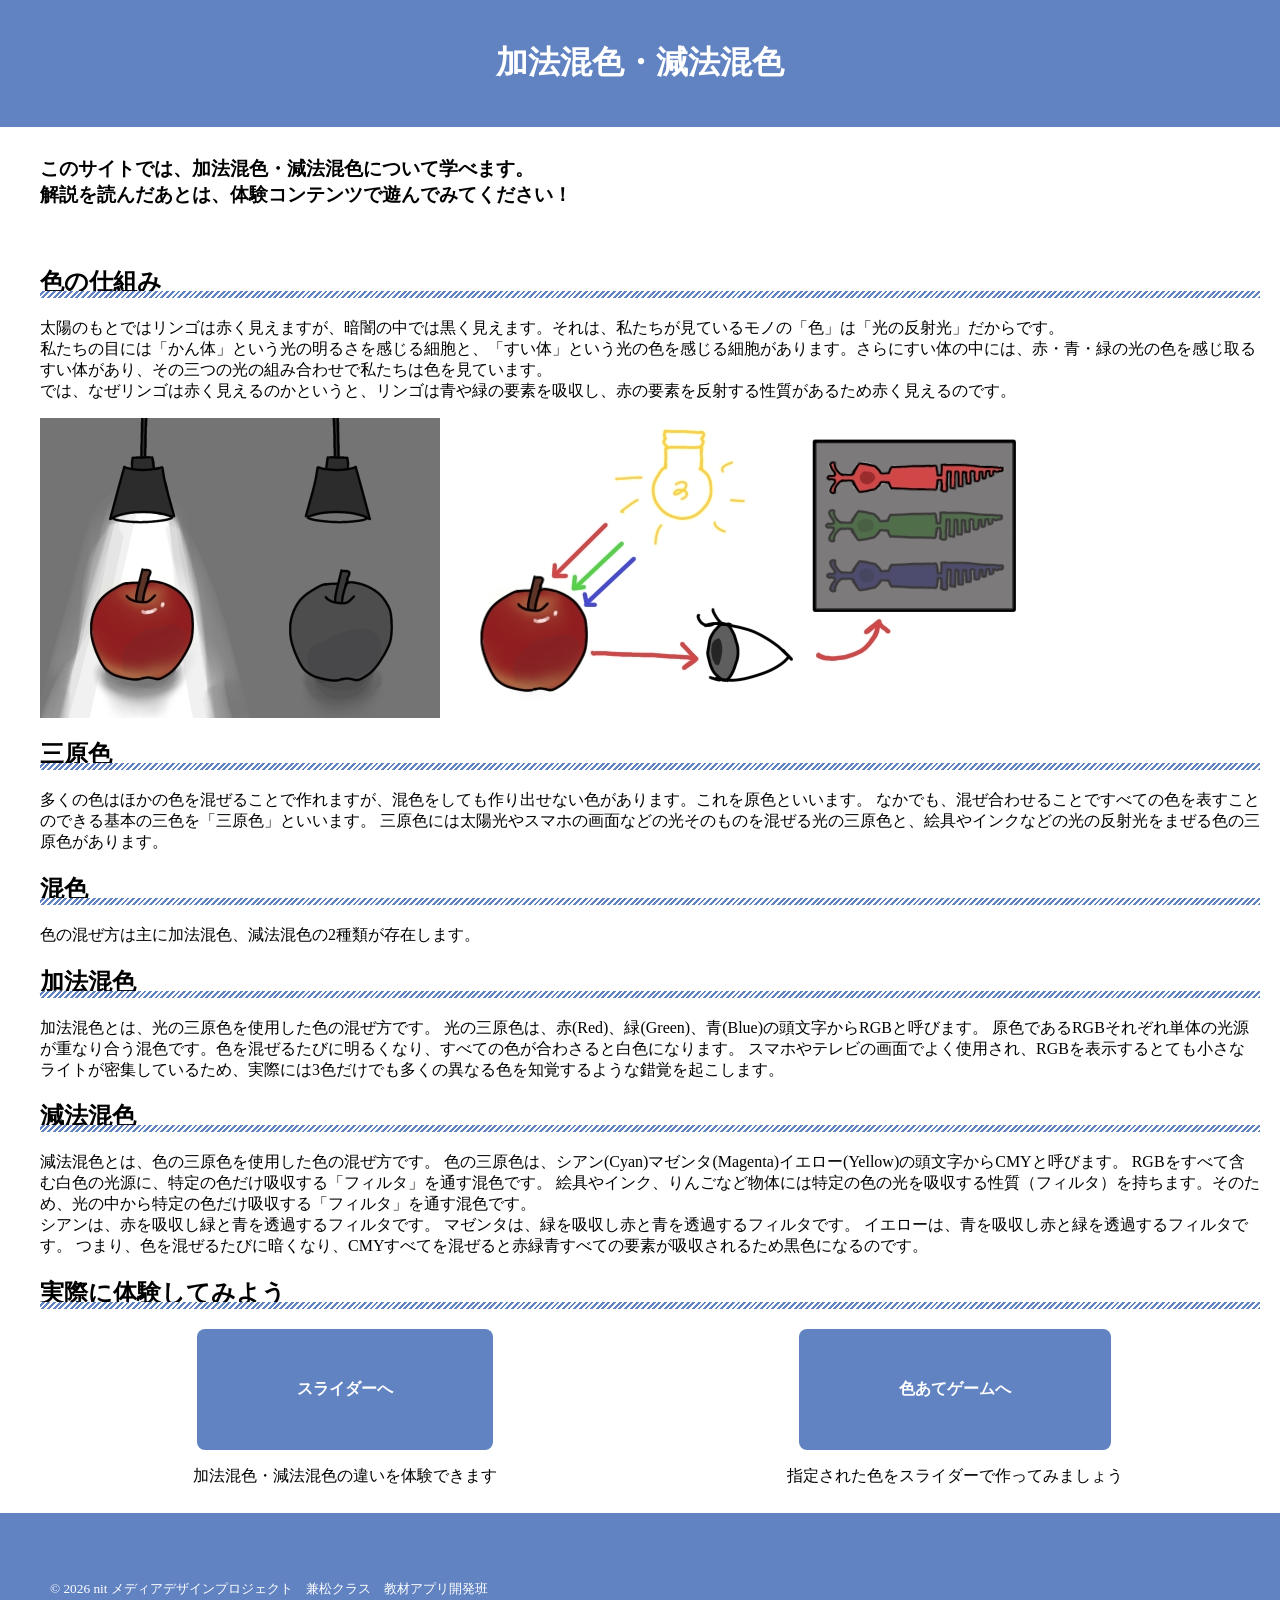
==== index.html @ 6dbdd605 "色の仕組み" ====
<!DOCTYPE html>
<html lang="ja">

<head>
    <meta charset="UTF-8">
    <title>解説</title>
    <link href="index.css" rel="stylesheet" type="text/css">
</head>

<body>
    <header>
        <h1>加法混色・減法混色</h1>
    </header>

    <div id="int">
        <h3>このサイトでは、加法混色・減法混色について学べます。​<br />
            解説を読んだあとは、体験コンテンツで遊んでみてください！​</h3>
    </div>

    <div class="main">
        <h2>色の仕組み</h2>
        <p> 太陽のもとではリンゴは赤く見えますが、暗闇の中では黒く見えます。それは、私たちが見ているモノの「色」は「光の反射光」だからです。<br />
            私たちの目には「かん体」という光の明るさを感じる細胞と、「すい体」という光の色を感じる細胞があります。さらにすい体の中には、赤・青・緑の光の色を感じ取るすい体があり、その三つの光の組み合わせで私たちは色を見ています。<br />
            では、なぜリンゴは赤く見えるのかというと、リンゴは青や緑の要素を吸収し、赤の要素を反射する性質があるため赤く見えるのです。
        </p>

        <div class="images">
            <img src="./images/色の仕組み1.jpeg">
            <img src="./images/色の仕組み2.jpeg">
        </div>

        <h2>三原色</h2>
        <p>多くの色はほかの色を混ぜることで作れますが、混色をしても作り出せない色があります。これを原色といいます。
            なかでも、混ぜ合わせることですべての色を表すことのできる基本の三色を「三原色」といいます。
            三原色には太陽光やスマホの画面などの光そのものを混ぜる光の三原色と、絵具やインクなどの光の反射光をまぜる色の三原色があります。
        </p>

        <h2>混色</h2>
        <p>色の混ぜ方は主に加法混色、減法混色の2種類が存在します。</p>

        <h2>加法混色</h2>
        <p>加法混色とは、光の三原色を使用した色の混ぜ方です。
            光の三原色は、赤(Red)、緑(Green)、青(Blue)の頭文字からRGBと呼びます。
            原色であるRGBそれぞれ単体の光源が重なり合う混色です。色を混ぜるたびに明るくなり、すべての色が合わさると白色になります。
            スマホやテレビの画面でよく使用され、RGBを表示するとても小さなライトが密集しているため、実際には3色だけでも多くの異なる色を知覚するような錯覚を起こします。
        </p>

        <h2>減法混色</h2>
        <p>
            減法混色とは、色の三原色を使用した色の混ぜ方です。
            色の三原色は、シアン(Cyan)マゼンタ(Magenta)イエロー(Yellow)の頭文字からCMYと呼びます。
            RGBをすべて含む白色の光源に、特定の色だけ吸収する「フィルタ」を通す混色です。
            絵具やインク、りんごなど物体には特定の色の光を吸収する性質（フィルタ）を持ちます。そのため、光の中から特定の色だけ吸収する「フィルタ」を通す混色です。<br />

            シアンは、赤を吸収し緑と青を透過するフィルタです。
            マゼンタは、緑を吸収し赤と青を透過するフィルタです。
            イエローは、青を吸収し赤と緑を透過するフィルタです。
            つまり、色を混ぜるたびに暗くなり、CMYすべてを混ぜると赤緑青すべての要素が吸収されるため黒色になるのです。
        </p>

        <h2>実際に体験してみよう</h2>
        <div class="content">
            <div class="contentA">
                <a class="btn" href="./slider.html">スライダーへ</a>
                <p>加法混色・減法混色の違いを体験できます</p>
            </div>
            <div class="contentB">
                <a class="btn" href="./game.html">色あてゲームへ</a>
                <p>指定された色をスライダーで作ってみましょう</p>
            </div>
        </div>
    </div>

    <footer>
        <p><small>&copy; 2026 nit メディアデザインプロジェクト　兼松クラス　教材アプリ開発班</small></p>
    </footer>

</body>

</html>
---- index.css ----
@charset "UTF-8";

header {
    background-color: #6283C2;
    color: white;
    text-align: center;
    padding: 20px;
}

header h1 {
    font-size: 2em;
}

body {
    font-family: '游明朝';
    background-color: white;
    margin: 0;
    padding: 0;
}

#int {
    padding: 10px 20px;
    margin-left: 20px;
}

.main {
    padding: 10px 20px;
    margin-left: 20px;
}

h2 {
    position: relative;
}

h2::after {
    content: "";
    position: absolute;
    left: 0;
    bottom: 0;
    width: 100%;
    height: 7px;
    background: repeating-linear-gradient(-45deg, #6283C2, #6283C2 2px, #fff 2px, #fff 4px);
}

.content {
    display: flex;
    text-align: center;
}

.contentA,
.contentB {
    width: 50%;
}

.images {
    display: flex;
}

.btn {
    display: inline-block;
    padding: 50px 100px;
    border-radius: 8px;
    background: #6283C2;
    color: #fff;
    font-weight: 600;
    text-decoration: none;
}

.btn:hover {
    background: #4F6EAA;
}

.btn:focus-visible {
    outline: 3px solid #f59e0b;
    outline-offset: 2px;
}

footer {
    background-color: #6283C2;
    padding: 50px;
}

footer p {
    color: white;

}
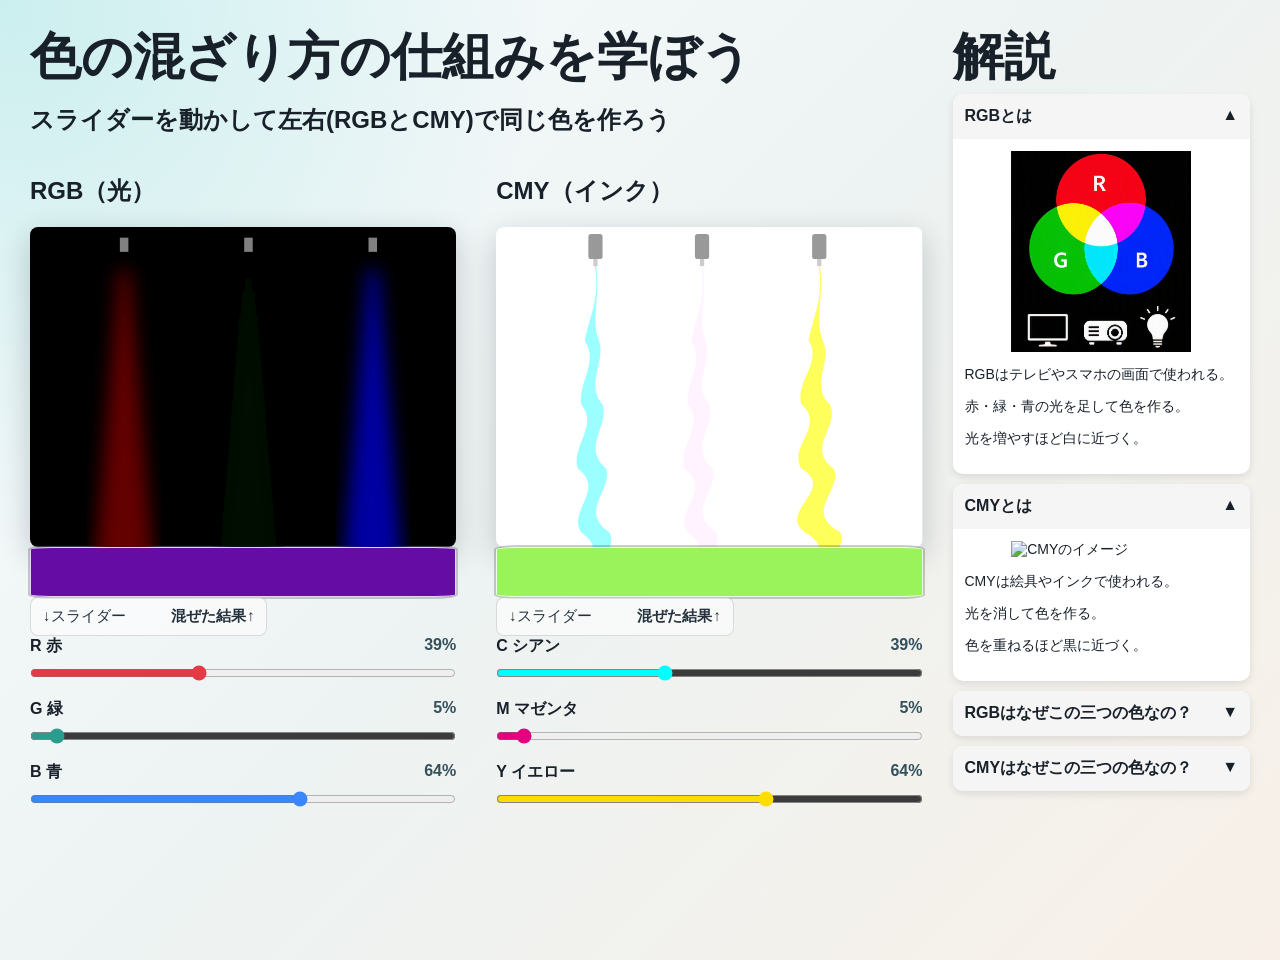
==== commit 8155b3fc: "Update index.html" ====
--- a/index.html
+++ b/index.html
@@ -2,79 +2,263 @@
 <html lang="ja">
 
 <head>
-    <meta charset="UTF-8">
-    <title>解説</title>
-    <link href="index.css" rel="stylesheet" type="text/css">
+  <meta charset="UTF-8">
+  <meta name="viewport" content="width=device-width, initial-scale=1.0">
+  <title>混色を学ぼう</title>
+  <link rel="stylesheet" href="style.css">
 </head>
 
 <body>
-    <header>
-        <h1>加法混色・減法混色</h1>
-    </header>
-
-    <div id="int">
-        <h3>このサイトでは、加法混色・減法混色について学べます。​<br />
-            解説を読んだあとは、体験コンテンツで遊んでみてください！​</h3>
+  <main class="app">
+    <div class="box">
+      <div class="header">
+        <h1>色の混ざり方の仕組みを学ぼう</h1>
+        <h2>スライダーを動かして左右(RGBとCMY)で同じ色を作ろう</h2>
+      </div>
+
+      <section class="viewer" aria-label="&#30011;&#20687;&#12398;&#33394;&#22793;&#26356;&#12487;&#12514;">
+        <!-- JavaScriptで外部SVGを読み込み、この中に挿入する場所です。 -->
+
+        <div class="controls">
+
+          <div class="panel">
+            <h2>RGB（光）</h2>
+            <div id="svgArea" class="image-frame" role="img"
+              aria-label="&#23665;&#12392;&#28246;&#12398;&#12452;&#12521;&#12473;&#12488;">
+            </div>
+            <div class="swatches" aria-hidden="true">
+              <span id="rgbColor" class="selected-color"></span>
+            </div>
+            <p class="rgb-readout">↓スライダー　　　<b>混ぜた結果↑</b><!--rgb(<span id="rgbText">58, 12, 163</span>)--></p>
+            <!-- 0から255までの値を使って、RGBそれぞれの成分を調整します。 -->
+            <div class="rgb-panel" aria-label="RGB&#12467;&#12531;&#12488;&#12525;&#12540;&#12523;">
+              <label class="slider-row red" for="redRange">
+                <span>R 赤</span>
+                <output id="redValue" for="redRange">100</output>
+              </label>
+              <input id="redRange" class="slider red" type="range" min="0" max="255" value="100">
+
+              <label class="slider-row green" for="greenRange">
+                <span>G 緑</span>
+                <output id="greenValue" for="greenRange">12</output>
+              </label>
+              <input id="greenRange" class="slider green" type="range" min="0" max="255" value="12">
+
+              <label class="slider-row blue" for="blueRange">
+                <span>B 青</span>
+                <output id="blueValue" for="blueRange">163</output>
+              </label>
+              <input id="blueRange" class="slider blue" type="range" min="0" max="255" value="163">
+            </div>
+          </div>
+
+          <div class="panel">
+            <h2>CMY（インク）</h2>
+            <div id="svgArea2" class="image-frame" role="img"
+              aria-label="&#23665;&#12392;&#28246;&#12398;&#12452;&#12521;&#12473;&#12488;">
+            </div>
+            <div class="swatches" aria-hidden="true">
+              <span id="cmyColor" class="selected-color"></span>
+            </div>
+            <p class="rgb-readout">↓スライダー　　　<b>混ぜた結果↑</b><!--cmy(<span id="cmyText">58, 12, 163</span>)--></p>
+            <!-- 0から255までの値を使って、RGBそれぞれの成分を調整します。 -->
+            <div class="cmy-panel" aria-label="CMY&#12467;&#12531;&#12488;&#12525;&#12540;&#12523;">
+              <label class="slider-row cyan" for="cyanRange">
+                <span>C シアン</span>
+                <output id="cyanValue" for="cyanRange">100</output>
+              </label>
+              <input id="cyanRange" class="slider cyan" type="range" min="0" max="255" value="100">
+
+              <label class="slider-row magenta" for="magentaRange">
+                <span>M マゼンタ</span>
+                <output id="magentaValue" for="magentaRange">12</output>
+              </label>
+              <input id="magentaRange" class="slider magenta" type="range" min="0" max="255" value="12">
+
+              <label class="slider-row yellow" for="yellowRange">
+                <span>Y イエロー</span>
+                <output id="yellowValue" for="yellowRange">163</output>
+              </label>
+              <input id="yellowRange" class="slider yellow" type="range" min="0" max="255" value="163">
+            </div>
+          </div>
+        </div>
+
     </div>
-
-    <div class="main">
-        <h2>色の仕組み</h2>
-        <p> 太陽のもとではリンゴは赤く見えますが、暗闇の中では黒く見えます。それは、私たちが見ているモノの「色」は「光の反射光」だからです。<br />
-            私たちの目には「かん体」という光の明るさを感じる細胞と、「すい体」という光の色を感じる細胞があります。さらにすい体の中には、赤・青・緑の光の色を感じ取るすい体があり、その三つの光の組み合わせで私たちは色を見ています。<br />
-            では、なぜリンゴは赤く見えるのかというと、リンゴは青や緑の要素を吸収し、赤の要素を反射する性質があるため赤く見えるのです。
-        </p>
-
-        <div class="images">
-            <img src="./images/色の仕組み1.jpeg">
-            <img src="./images/色の仕組み2.jpeg">
-        </div>
-
-        <h2>三原色</h2>
-        <p>多くの色はほかの色を混ぜることで作れますが、混色をしても作り出せない色があります。これを原色といいます。
-            なかでも、混ぜ合わせることですべての色を表すことのできる基本の三色を「三原色」といいます。
-            三原色には太陽光やスマホの画面などの光そのものを混ぜる光の三原色と、絵具やインクなどの光の反射光をまぜる色の三原色があります。
-        </p>
-
-        <h2>混色</h2>
-        <p>色の混ぜ方は主に加法混色、減法混色の2種類が存在します。</p>
-
-        <h2>加法混色</h2>
-        <p>加法混色とは、光の三原色を使用した色の混ぜ方です。
-            光の三原色は、赤(Red)、緑(Green)、青(Blue)の頭文字からRGBと呼びます。
-            原色であるRGBそれぞれ単体の光源が重なり合う混色です。色を混ぜるたびに明るくなり、すべての色が合わさると白色になります。
-            スマホやテレビの画面でよく使用され、RGBを表示するとても小さなライトが密集しているため、実際には3色だけでも多くの異なる色を知覚するような錯覚を起こします。
-        </p>
-
-        <h2>減法混色</h2>
-        <p>
-            減法混色とは、色の三原色を使用した色の混ぜ方です。
-            色の三原色は、シアン(Cyan)マゼンタ(Magenta)イエロー(Yellow)の頭文字からCMYと呼びます。
-            RGBをすべて含む白色の光源に、特定の色だけ吸収する「フィルタ」を通す混色です。
-            絵具やインク、りんごなど物体には特定の色の光を吸収する性質（フィルタ）を持ちます。そのため、光の中から特定の色だけ吸収する「フィルタ」を通す混色です。<br />
-
-            シアンは、赤を吸収し緑と青を透過するフィルタです。
-            マゼンタは、緑を吸収し赤と青を透過するフィルタです。
-            イエローは、青を吸収し赤と緑を透過するフィルタです。
-            つまり、色を混ぜるたびに暗くなり、CMYすべてを混ぜると赤緑青すべての要素が吸収されるため黒色になるのです。
-        </p>
-
-        <h2>実際に体験してみよう</h2>
-        <div class="content">
-            <div class="contentA">
-                <a class="btn" href="./slider.html">スライダーへ</a>
-                <p>加法混色・減法混色の違いを体験できます</p>
-            </div>
-            <div class="contentB">
-                <a class="btn" href="./game.html">色あてゲームへ</a>
-                <p>指定された色をスライダーで作ってみましょう</p>
-            </div>
-        </div>
+    </section>
+    <!-- 画面右側 -->
+    <div class="kaisetsu">
+      <h1>解説</h1>
+
+      <!-- 開いてるカード -->
+      <div class="accordion open">
+        <div class="title">RGBとは</div>
+        <div class="content">
+          <img src="rgb.jpg" alt="RGBのイメージ">
+          <p>RGBはテレビやスマホの画面で使われる。</p>
+          <p>赤・緑・青の光を足して色を作る。</p>
+          <p>光を増やすほど白に近づく。</p>
+        </div>
+      </div>
+
+      <div class="accordion open">
+        <div class="title">CMYとは</div>
+        <div class="content">
+          <img src="cmy.jpg" alt="CMYのイメージ">
+          <p>CMYは絵具やインクで使われる。</p>
+          <p>光を消して色を作る。</p>
+          <p>色を重ねるほど黒に近づく。</p>
+        </div>
+      </div>
+
+      <!-- 閉じてるカード -->
+      <div class="accordion">
+        <div class="title">RGBはなぜこの三つの色なの？</div>
+        <div class="content">
+          <p>人間の目は赤・緑・青の光を感じるのが得意。</p>
+          <p>この三つの光を混ぜると、たくさんの色を作れる。</p>
+          <p>実際に動かして、いろんな色を作ってみよう！</p>
+        </div>
+      </div>
+
+      <div class="accordion">
+        <div class="title">CMYはなぜこの三つの色なの？</div>
+        <div class="content">
+          <p>CMYはRGBの光を消すための色。</p>
+          <p>シアンは赤を消し、マゼンタは緑を消し、イエローは青を消す。</p>
+          <p>RGBで緑と青を100％、cmyでシアンのみ100％、その他を0％にしてみよう！</p>
+        </div>
+      </div>
     </div>
-
-    <footer>
-        <p><small>&copy; 2026 nit メディアデザインプロジェクト　兼松クラス　教材アプリ開発班</small></p>
-    </footer>
-
+  </main>
+
+  <script>
+    // 外部SVGを挿入するHTML側の受け皿です。
+    const svgArea = document.querySelector("#svgArea");
+    const svgArea2 = document.querySelector("#svgArea2");
+
+    // 3本のスライダーをまとめて扱えるようにしておきます。
+    const sliders = {
+      r: document.querySelector("#redRange"),
+      g: document.querySelector("#greenRange"),
+      b: document.querySelector("#blueRange")
+    };
+
+    const cmySliders = {
+      c: document.querySelector("#cyanRange"),
+      m: document.querySelector("#magentaRange"),
+      y: document.querySelector("#yellowRange")
+    };
+
+    // スライダー横に表示する現在値です。
+    const outputs = {
+      r: document.querySelector("#redValue"),
+      g: document.querySelector("#greenValue"),
+      b: document.querySelector("#blueValue")
+    };
+
+    const cmyOutputs = {
+      c: document.querySelector("#cyanValue"),
+      m: document.querySelector("#magentaValue"),
+      y: document.querySelector("#yellowValue")
+    };
+
+    const rgbText = document.querySelector("#rgbText");
+    const cmyText = document.querySelector("#cmyText");
+
+    function updateColor() {
+      // スライダーの値を取得して、CSS変数に渡します。
+      const r = sliders.r.value;
+      const g = sliders.g.value;
+      const b = sliders.b.value;
+
+      // style.cssの.target-objectが、このCSS変数を使って山の色を決めます。
+      document.documentElement.style.setProperty("--target-r", r);
+      document.documentElement.style.setProperty("--target-g", g);
+      document.documentElement.style.setProperty("--target-b", b);
+
+      // 画面上の数値表示も、スライダーの値と同じになるよう更新します。
+
+      outputs.r.textContent = Math.round(r / 255 * 100) + "%";
+      outputs.g.textContent = Math.round(g / 255 * 100) + "%";
+      outputs.b.textContent = Math.round(b / 255 * 100) + "%";
+
+      //rgbText.textContent = `${r}, ${g}, ${b}`;
+    }
+
+    function updateCMYColor() {
+      // スライダーの値を取得して、CSS変数に渡します。
+      const c = cmySliders.c.value;
+      const m = cmySliders.m.value;
+      const y = cmySliders.y.value;
+
+      const r = 255 - c;
+      const g = 255 - m;
+      const b = 255 - y;
+
+      // style.cssの.target-objectが、このCSS変数を使って山の色を決めます。
+      document.documentElement.style.setProperty("--cmy-c", c);
+      document.documentElement.style.setProperty("--cmy-m", m);
+      document.documentElement.style.setProperty("--cmy-y", y);
+
+      // 画面上の数値表示も、スライダーの値と同じになるよう更新します。
+      cmyOutputs.c.textContent = Math.round(c / 255 * 100) + "%";
+      cmyOutputs.m.textContent = Math.round(m / 255 * 100) + "%";
+      cmyOutputs.y.textContent = Math.round(y / 255 * 100) + "%";
+      //cmyText.textContent =`${Math.round(c / 255 * 100)}%, ` +`${Math.round(m / 255 * 100)}%, ` +`${Math.round(y / 255 * 100)}%`;
+
+      //cmyのスウォッチを変換
+      document.querySelectorAll(".swatches")[1]
+        .querySelector(".selected-color")
+        .style.background = `rgb(${r}, ${g}, ${b})`;
+    }
+
+    async function loadSvg() {
+      // <img>ではSVG内部を操作しづらいので、fetchで文字列として読み込みます。
+      const response = await fetch("light.svg");
+      const svgText = await response.text();
+
+      const response2 = await fetch("ink.svg");
+      const svgText2 = await response2.text();
+
+      // 読み込んだSVGをHTML内に挿入すると、CSSやJavaScriptから中のpathを操作できます。
+      // 左（RGB）
+      svgArea.innerHTML = svgText;
+      const svg1 = svgArea.querySelector("svg");
+      svg1.classList.add("color-image");
+
+      // 右（CMY）
+      svgArea2.innerHTML = svgText2;
+      const svg2 = svgArea2.querySelector("svg");
+      svg2.classList.add("color-image");
+
+      updateColor();
+      updateCMYColor();
+
+    }
+
+    // スライダーを動かすたびに、CSS変数と表示値を更新します。
+    Object.values(sliders).forEach((slider) => {
+      slider.addEventListener("input", updateColor);
+    });
+
+
+    Object.values(cmySliders).forEach((slider) => {
+      slider.addEventListener("input", updateCMYColor);
+    });
+
+
+    loadSvg();
+
+
+    document.querySelectorAll('.title').forEach(title => {
+      title.addEventListener('click', () => {
+        const accordion = title.parentElement;
+        accordion.classList.toggle('open');
+      });
+    });
+
+  </script>
 </body>
 
 </html>
--- a/style.css
+++ b/style.css
@@ -0,0 +1,258 @@
+:root {
+  /* JavaScriptから更新される、山のRGB値です。 */
+  --target-r: 100;
+  --target-g: 12;
+  --target-b: 163;
+
+  --cmy-r: 100;
+  --cmy-g: 12;
+  --cmy-b: 164;
+
+  color-scheme: light;
+  font-family: "Segoe UI", "Yu Gothic UI", "Hiragino Sans", sans-serif;
+}
+
+* {
+  box-sizing: border-box;
+}
+
+/*.header {
+  background-color: #fff;
+}*/
+
+/*.kaisetsu {
+  background-color: #fff;
+}*/
+
+
+/* カード */
+.accordion {
+  border-radius: 10px;
+  background: #fff;
+  margin-bottom: 10px;
+  overflow: hidden;
+  box-shadow: 0 3px 8px rgba(0, 0, 0, 0.1);
+}
+
+/* タイトル部分 */
+.title {
+  padding: 12px;
+  font-weight: bold;
+  cursor: pointer;
+  background: #f5f5f5;
+}
+
+/* 内容 */
+.content {
+  padding: 12px;
+  display: none;
+  font-size: 14px;
+}
+
+.content img {
+  display: block;
+  margin: auto;
+  width: 70%;
+  max-width: 180px;
+}
+
+/* 開いてる状態 */
+.accordion.open .content {
+  display: block;
+}
+
+.title::after {
+  content: "▼";
+  float: right;
+}
+
+.accordion.open .title::after {
+  content: "▲";
+}
+
+/* ホバー時 */
+.title:hover {
+  background: #e0e0e0;
+  /* 濃く */
+}
+
+body {
+  min-height: 100vh;
+  margin: 0;
+  color: #18202a;
+  background:
+    radial-gradient(circle at top left, rgba(46, 196, 182, 0.22), transparent 34rem),
+    linear-gradient(135deg, #f7fbff 0%, #edf3f2 48%, #f8f0e8 100%);
+}
+
+.app {
+  min-height: 100vh;
+  justify-items: stretch;
+  display: grid;
+  grid-template-columns: 3fr 1fr;
+  margin: 30px;
+  gap: 30px;
+}
+
+.image-frame {
+  overflow: hidden;
+  border-radius: 8px;
+  box-shadow: 0 10px 30px rgba(24, 32, 42, 0.22);
+  background: #d8e6e3;
+  aspect-ratio: 4 / 3;
+}
+
+.color-image {
+  /* fetchで読み込んだSVGを、画像枠いっぱいに表示します。 */
+  width: 100%;
+  height: 100%;
+  display: block;
+}
+
+/*それぞれの山の色を変える*/
+.target-red {
+  fill: rgb(var(--target-r), 0, 0);
+}
+
+.target-green {
+  fill: rgb(0, var(--target-g), 0);
+}
+
+.target-blue {
+  fill: rgb(0, 0, var(--target-b));
+}
+
+.target-cyan {
+  fill: cyan;
+  opacity: calc(var(--cmy-c) / 255);
+  mix-blend-mode: multiply;
+}
+
+.target-magenta {
+  fill: magenta;
+  opacity: calc(var(--cmy-m) / 255);
+  mix-blend-mode: multiply;
+}
+
+.target-yellow {
+  fill: yellow;
+  opacity: calc(var(--cmy-y) / 255);
+  mix-blend-mode: multiply;
+}
+
+.controls {
+  display: grid;
+  grid-template-columns: 1fr 1fr;
+  gap: 40px;
+  justify-items: stretch;
+}
+
+h1 {
+  margin: 0 0 10px;
+  font-size: clamp(2rem, 4vw, 3.8rem);
+  line-height: 1.05;
+  letter-spacing: 0;
+}
+
+.slider-row {
+  display: flex;
+  justify-content: space-between;
+  gap: 16px;
+  margin-bottom: 8px;
+  font-weight: 700;
+}
+
+output {
+  min-width: 4ch;
+  text-align: right;
+  color: #34505c;
+}
+
+.slider {
+  width: 100%;
+  cursor: pointer;
+  margin: 0 0 18px;
+}
+
+.slider.red {
+  accent-color: #e63946;
+}
+
+.slider.green {
+  accent-color: #2a9d8f;
+}
+
+.slider.blue {
+  accent-color: #3a86ff;
+}
+
+.slider.cyan {
+  accent-color: #00FFFF;
+}
+
+.slider.magenta {
+  accent-color: #E4007F;
+}
+
+.slider.yellow {
+  accent-color: #ffdc00;
+}
+
+.panel {
+  /*max-width: 800px;*/
+  width: 100%;
+
+  display: flex;
+  flex-direction: column;
+  gap: 0px;
+
+}
+
+
+.rgb-readout {
+  width: fit-content;
+  margin: 0;
+  padding: 8px 11px;
+  border: 1px solid rgba(24, 32, 42, 0.14);
+  border-radius: 8px;
+  color: #24313d;
+  background: rgba(255, 255, 255, 0.54);
+  font-family: Consolas, "Courier New", monospace;
+  font-size: 0.95rem;
+}
+
+.swatches {
+  display: flex;
+  gap: 0px;
+  margin-top: 0px;
+}
+
+.swatches span {
+  width: 100%;
+  height: 50px;
+  border-radius: 5%;
+  background: var(--swatch);
+}
+
+.swatches .selected-color {
+  /* 左端の丸は、現在選択中のRGB色をプレビューします。 */
+  background: rgb(var(--target-r), var(--target-g), var(--target-b));
+  box-shadow: inset 0 0 0 1px rgba(255, 255, 255, 0.82),
+    0 0 0 2px rgba(24, 32, 42, 0.22);
+}
+
+@media (max-width: 800px) {
+  .app {
+    padding: 20px;
+  }
+
+  .viewer {
+    display: grid;
+    grid-template-columns: 1fr 1fr;
+    gap: 30px;
+  }
+
+  h1 {
+    margin-bottom: 24px;
+  }
+}
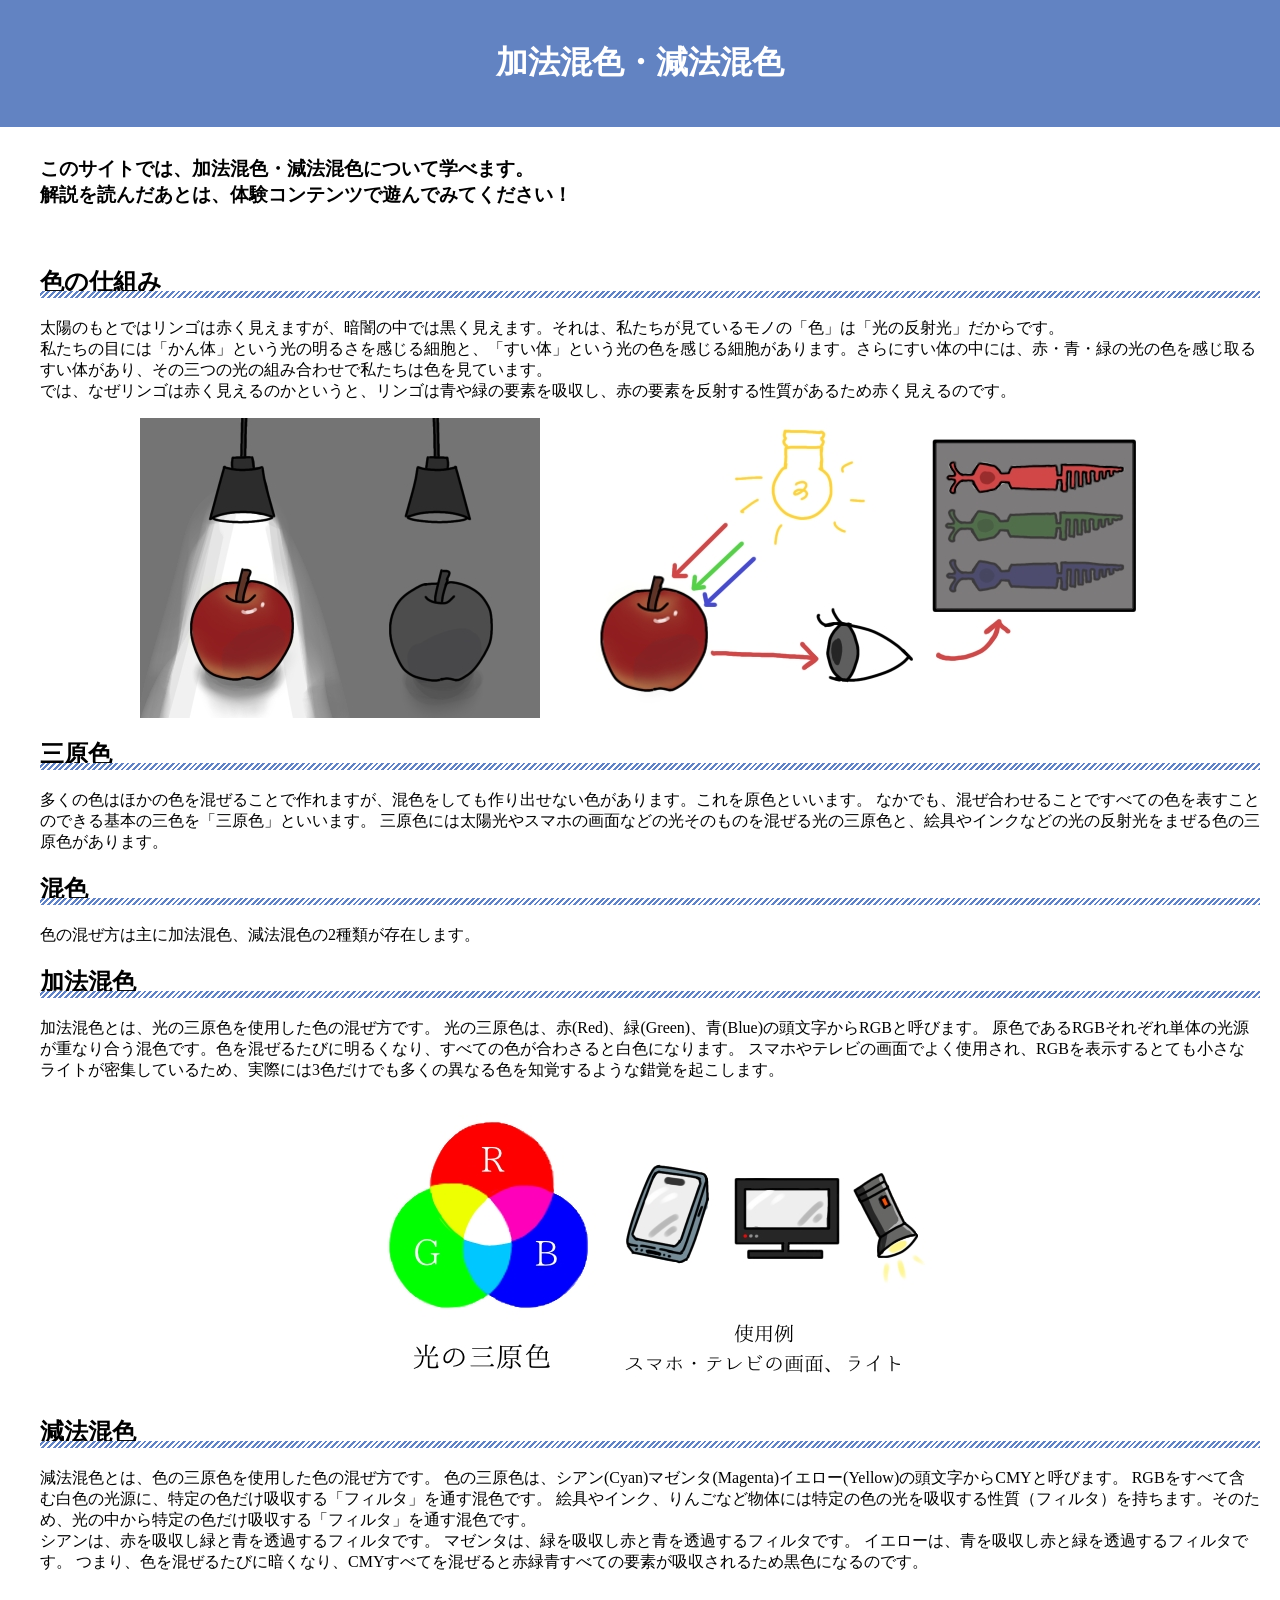
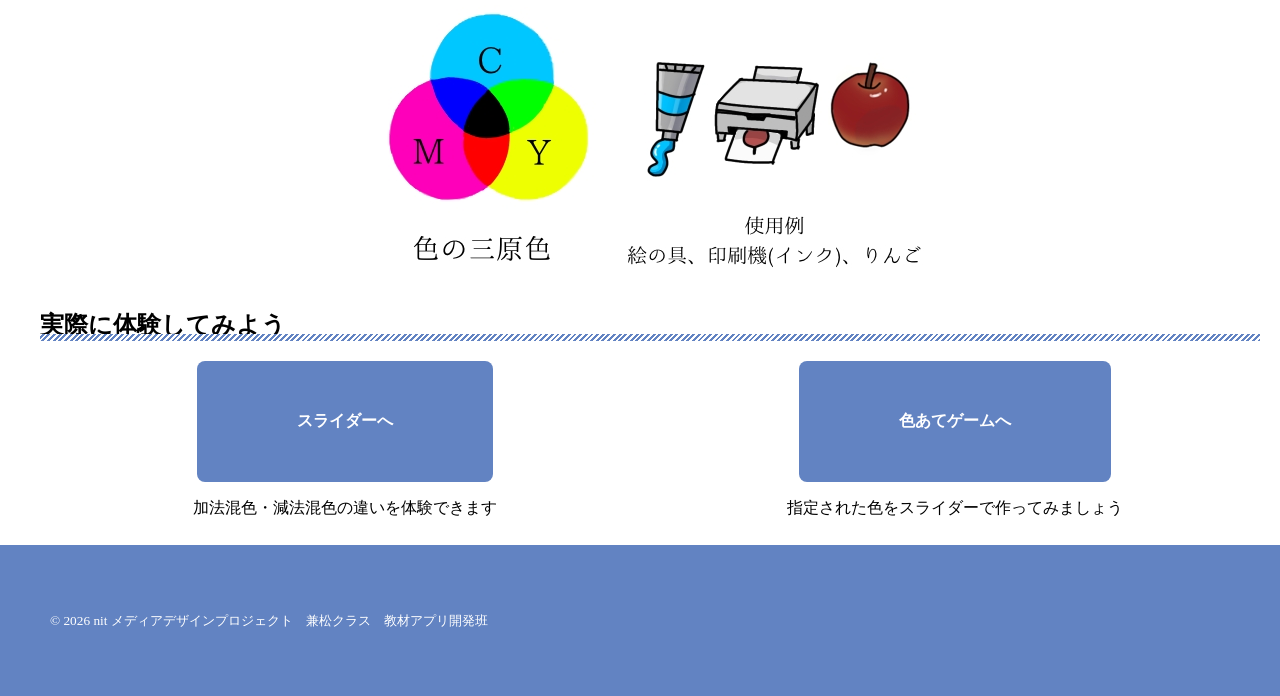
==== commit 093f1900: "画像追加" ====
--- a/index.html
+++ b/index.html
@@ -2,263 +2,89 @@
 <html lang="ja">
 
 <head>
-  <meta charset="UTF-8">
-  <meta name="viewport" content="width=device-width, initial-scale=1.0">
-  <title>混色を学ぼう</title>
-  <link rel="stylesheet" href="style.css">
+    <meta charset="UTF-8">
+    <title>解説</title>
+    <link href="index.css" rel="stylesheet" type="text/css">
 </head>
 
 <body>
-  <main class="app">
-    <div class="box">
-      <div class="header">
-        <h1>色の混ざり方の仕組みを学ぼう</h1>
-        <h2>スライダーを動かして左右(RGBとCMY)で同じ色を作ろう</h2>
-      </div>
+    <header>
+        <h1>加法混色・減法混色</h1>
+    </header>
 
-      <section class="viewer" aria-label="&#30011;&#20687;&#12398;&#33394;&#22793;&#26356;&#12487;&#12514;">
-        <!-- JavaScriptで外部SVGを読み込み、この中に挿入する場所です。 -->
+    <div id="int">
+        <h3>このサイトでは、加法混色・減法混色について学べます。​<br />
+            解説を読んだあとは、体験コンテンツで遊んでみてください！​</h3>
+    </div>
 
-        <div class="controls">
+    <div class="main">
+        <h2>色の仕組み</h2>
+        <p> 太陽のもとではリンゴは赤く見えますが、暗闇の中では黒く見えます。それは、私たちが見ているモノの「色」は「光の反射光」だからです。<br />
+            私たちの目には「かん体」という光の明るさを感じる細胞と、「すい体」という光の色を感じる細胞があります。さらにすい体の中には、赤・青・緑の光の色を感じ取るすい体があり、その三つの光の組み合わせで私たちは色を見ています。<br />
+            では、なぜリンゴは赤く見えるのかというと、リンゴは青や緑の要素を吸収し、赤の要素を反射する性質があるため赤く見えるのです。
+        </p>
 
-          <div class="panel">
-            <h2>RGB（光）</h2>
-            <div id="svgArea" class="image-frame" role="img"
-              aria-label="&#23665;&#12392;&#28246;&#12398;&#12452;&#12521;&#12473;&#12488;">
-            </div>
-            <div class="swatches" aria-hidden="true">
-              <span id="rgbColor" class="selected-color"></span>
-            </div>
-            <p class="rgb-readout">↓スライダー　　　<b>混ぜた結果↑</b><!--rgb(<span id="rgbText">58, 12, 163</span>)--></p>
-            <!-- 0から255までの値を使って、RGBそれぞれの成分を調整します。 -->
-            <div class="rgb-panel" aria-label="RGB&#12467;&#12531;&#12488;&#12525;&#12540;&#12523;">
-              <label class="slider-row red" for="redRange">
-                <span>R 赤</span>
-                <output id="redValue" for="redRange">100</output>
-              </label>
-              <input id="redRange" class="slider red" type="range" min="0" max="255" value="100">
-
-              <label class="slider-row green" for="greenRange">
-                <span>G 緑</span>
-                <output id="greenValue" for="greenRange">12</output>
-              </label>
-              <input id="greenRange" class="slider green" type="range" min="0" max="255" value="12">
-
-              <label class="slider-row blue" for="blueRange">
-                <span>B 青</span>
-                <output id="blueValue" for="blueRange">163</output>
-              </label>
-              <input id="blueRange" class="slider blue" type="range" min="0" max="255" value="163">
-            </div>
-          </div>
-
-          <div class="panel">
-            <h2>CMY（インク）</h2>
-            <div id="svgArea2" class="image-frame" role="img"
-              aria-label="&#23665;&#12392;&#28246;&#12398;&#12452;&#12521;&#12473;&#12488;">
-            </div>
-            <div class="swatches" aria-hidden="true">
-              <span id="cmyColor" class="selected-color"></span>
-            </div>
-            <p class="rgb-readout">↓スライダー　　　<b>混ぜた結果↑</b><!--cmy(<span id="cmyText">58, 12, 163</span>)--></p>
-            <!-- 0から255までの値を使って、RGBそれぞれの成分を調整します。 -->
-            <div class="cmy-panel" aria-label="CMY&#12467;&#12531;&#12488;&#12525;&#12540;&#12523;">
-              <label class="slider-row cyan" for="cyanRange">
-                <span>C シアン</span>
-                <output id="cyanValue" for="cyanRange">100</output>
-              </label>
-              <input id="cyanRange" class="slider cyan" type="range" min="0" max="255" value="100">
-
-              <label class="slider-row magenta" for="magentaRange">
-                <span>M マゼンタ</span>
-                <output id="magentaValue" for="magentaRange">12</output>
-              </label>
-              <input id="magentaRange" class="slider magenta" type="range" min="0" max="255" value="12">
-
-              <label class="slider-row yellow" for="yellowRange">
-                <span>Y イエロー</span>
-                <output id="yellowValue" for="yellowRange">163</output>
-              </label>
-              <input id="yellowRange" class="slider yellow" type="range" min="0" max="255" value="163">
-            </div>
-          </div>
+        <div class="images">
+            <img src="./images/色の仕組み1.jpeg">
+            <img src="./images/色の仕組み2.jpeg">
         </div>
 
+        <h2>三原色</h2>
+        <p>多くの色はほかの色を混ぜることで作れますが、混色をしても作り出せない色があります。これを原色といいます。
+            なかでも、混ぜ合わせることですべての色を表すことのできる基本の三色を「三原色」といいます。
+            三原色には太陽光やスマホの画面などの光そのものを混ぜる光の三原色と、絵具やインクなどの光の反射光をまぜる色の三原色があります。
+        </p>
+
+        <h2>混色</h2>
+        <p>色の混ぜ方は主に加法混色、減法混色の2種類が存在します。</p>
+
+        <h2>加法混色</h2>
+        <p>加法混色とは、光の三原色を使用した色の混ぜ方です。
+            光の三原色は、赤(Red)、緑(Green)、青(Blue)の頭文字からRGBと呼びます。
+            原色であるRGBそれぞれ単体の光源が重なり合う混色です。色を混ぜるたびに明るくなり、すべての色が合わさると白色になります。
+            スマホやテレビの画面でよく使用され、RGBを表示するとても小さなライトが密集しているため、実際には3色だけでも多くの異なる色を知覚するような錯覚を起こします。
+        </p>
+
+        <div class="images">
+            <img src="./images/加法混色1.jpeg">
+            <img src="">
+        </div>
+
+        <h2>減法混色</h2>
+        <p>
+            減法混色とは、色の三原色を使用した色の混ぜ方です。
+            色の三原色は、シアン(Cyan)マゼンタ(Magenta)イエロー(Yellow)の頭文字からCMYと呼びます。
+            RGBをすべて含む白色の光源に、特定の色だけ吸収する「フィルタ」を通す混色です。
+            絵具やインク、りんごなど物体には特定の色の光を吸収する性質（フィルタ）を持ちます。そのため、光の中から特定の色だけ吸収する「フィルタ」を通す混色です。<br />
+
+            シアンは、赤を吸収し緑と青を透過するフィルタです。
+            マゼンタは、緑を吸収し赤と青を透過するフィルタです。
+            イエローは、青を吸収し赤と緑を透過するフィルタです。
+            つまり、色を混ぜるたびに暗くなり、CMYすべてを混ぜると赤緑青すべての要素が吸収されるため黒色になるのです。
+        </p>
+
+        <div class="images">
+            <img src="./images/減法混色1.jpeg">
+            <img src="">
+        </div>
+
+        <h2>実際に体験してみよう</h2>
+        <div class="content">
+            <div class="contentA">
+                <a class="btn" href="./slider.html">スライダーへ</a>
+                <p>加法混色・減法混色の違いを体験できます</p>
+            </div>
+            <div class="contentB">
+                <a class="btn" href="./game.html">色あてゲームへ</a>
+                <p>指定された色をスライダーで作ってみましょう</p>
+            </div>
+        </div>
     </div>
-    </section>
-    <!-- 画面右側 -->
-    <div class="kaisetsu">
-      <h1>解説</h1>
 
-      <!-- 開いてるカード -->
-      <div class="accordion open">
-        <div class="title">RGBとは</div>
-        <div class="content">
-          <img src="rgb.jpg" alt="RGBのイメージ">
-          <p>RGBはテレビやスマホの画面で使われる。</p>
-          <p>赤・緑・青の光を足して色を作る。</p>
-          <p>光を増やすほど白に近づく。</p>
-        </div>
-      </div>
+    <footer>
+        <p><small>&copy; 2026 nit メディアデザインプロジェクト　兼松クラス　教材アプリ開発班</small></p>
+    </footer>
 
-      <div class="accordion open">
-        <div class="title">CMYとは</div>
-        <div class="content">
-          <img src="cmy.jpg" alt="CMYのイメージ">
-          <p>CMYは絵具やインクで使われる。</p>
-          <p>光を消して色を作る。</p>
-          <p>色を重ねるほど黒に近づく。</p>
-        </div>
-      </div>
-
-      <!-- 閉じてるカード -->
-      <div class="accordion">
-        <div class="title">RGBはなぜこの三つの色なの？</div>
-        <div class="content">
-          <p>人間の目は赤・緑・青の光を感じるのが得意。</p>
-          <p>この三つの光を混ぜると、たくさんの色を作れる。</p>
-          <p>実際に動かして、いろんな色を作ってみよう！</p>
-        </div>
-      </div>
-
-      <div class="accordion">
-        <div class="title">CMYはなぜこの三つの色なの？</div>
-        <div class="content">
-          <p>CMYはRGBの光を消すための色。</p>
-          <p>シアンは赤を消し、マゼンタは緑を消し、イエローは青を消す。</p>
-          <p>RGBで緑と青を100％、cmyでシアンのみ100％、その他を0％にしてみよう！</p>
-        </div>
-      </div>
-    </div>
-  </main>
-
-  <script>
-    // 外部SVGを挿入するHTML側の受け皿です。
-    const svgArea = document.querySelector("#svgArea");
-    const svgArea2 = document.querySelector("#svgArea2");
-
-    // 3本のスライダーをまとめて扱えるようにしておきます。
-    const sliders = {
-      r: document.querySelector("#redRange"),
-      g: document.querySelector("#greenRange"),
-      b: document.querySelector("#blueRange")
-    };
-
-    const cmySliders = {
-      c: document.querySelector("#cyanRange"),
-      m: document.querySelector("#magentaRange"),
-      y: document.querySelector("#yellowRange")
-    };
-
-    // スライダー横に表示する現在値です。
-    const outputs = {
-      r: document.querySelector("#redValue"),
-      g: document.querySelector("#greenValue"),
-      b: document.querySelector("#blueValue")
-    };
-
-    const cmyOutputs = {
-      c: document.querySelector("#cyanValue"),
-      m: document.querySelector("#magentaValue"),
-      y: document.querySelector("#yellowValue")
-    };
-
-    const rgbText = document.querySelector("#rgbText");
-    const cmyText = document.querySelector("#cmyText");
-
-    function updateColor() {
-      // スライダーの値を取得して、CSS変数に渡します。
-      const r = sliders.r.value;
-      const g = sliders.g.value;
-      const b = sliders.b.value;
-
-      // style.cssの.target-objectが、このCSS変数を使って山の色を決めます。
-      document.documentElement.style.setProperty("--target-r", r);
-      document.documentElement.style.setProperty("--target-g", g);
-      document.documentElement.style.setProperty("--target-b", b);
-
-      // 画面上の数値表示も、スライダーの値と同じになるよう更新します。
-
-      outputs.r.textContent = Math.round(r / 255 * 100) + "%";
-      outputs.g.textContent = Math.round(g / 255 * 100) + "%";
-      outputs.b.textContent = Math.round(b / 255 * 100) + "%";
-
-      //rgbText.textContent = `${r}, ${g}, ${b}`;
-    }
-
-    function updateCMYColor() {
-      // スライダーの値を取得して、CSS変数に渡します。
-      const c = cmySliders.c.value;
-      const m = cmySliders.m.value;
-      const y = cmySliders.y.value;
-
-      const r = 255 - c;
-      const g = 255 - m;
-      const b = 255 - y;
-
-      // style.cssの.target-objectが、このCSS変数を使って山の色を決めます。
-      document.documentElement.style.setProperty("--cmy-c", c);
-      document.documentElement.style.setProperty("--cmy-m", m);
-      document.documentElement.style.setProperty("--cmy-y", y);
-
-      // 画面上の数値表示も、スライダーの値と同じになるよう更新します。
-      cmyOutputs.c.textContent = Math.round(c / 255 * 100) + "%";
-      cmyOutputs.m.textContent = Math.round(m / 255 * 100) + "%";
-      cmyOutputs.y.textContent = Math.round(y / 255 * 100) + "%";
-      //cmyText.textContent =`${Math.round(c / 255 * 100)}%, ` +`${Math.round(m / 255 * 100)}%, ` +`${Math.round(y / 255 * 100)}%`;
-
-      //cmyのスウォッチを変換
-      document.querySelectorAll(".swatches")[1]
-        .querySelector(".selected-color")
-        .style.background = `rgb(${r}, ${g}, ${b})`;
-    }
-
-    async function loadSvg() {
-      // <img>ではSVG内部を操作しづらいので、fetchで文字列として読み込みます。
-      const response = await fetch("light.svg");
-      const svgText = await response.text();
-
-      const response2 = await fetch("ink.svg");
-      const svgText2 = await response2.text();
-
-      // 読み込んだSVGをHTML内に挿入すると、CSSやJavaScriptから中のpathを操作できます。
-      // 左（RGB）
-      svgArea.innerHTML = svgText;
-      const svg1 = svgArea.querySelector("svg");
-      svg1.classList.add("color-image");
-
-      // 右（CMY）
-      svgArea2.innerHTML = svgText2;
-      const svg2 = svgArea2.querySelector("svg");
-      svg2.classList.add("color-image");
-
-      updateColor();
-      updateCMYColor();
-
-    }
-
-    // スライダーを動かすたびに、CSS変数と表示値を更新します。
-    Object.values(sliders).forEach((slider) => {
-      slider.addEventListener("input", updateColor);
-    });
-
-
-    Object.values(cmySliders).forEach((slider) => {
-      slider.addEventListener("input", updateCMYColor);
-    });
-
-
-    loadSvg();
-
-
-    document.querySelectorAll('.title').forEach(title => {
-      title.addEventListener('click', () => {
-        const accordion = title.parentElement;
-        accordion.classList.toggle('open');
-      });
-    });
-
-  </script>
 </body>
 
 </html>
--- a/index.css
+++ b/index.css
@@ -0,0 +1,88 @@
+@charset "UTF-8";
+
+header {
+    background-color: #6283C2;
+    color: white;
+    text-align: center;
+    padding: 20px;
+}
+
+header h1 {
+    font-size: 2em;
+}
+
+body {
+    font-family: '游明朝';
+    background-color: white;
+    margin: 0;
+    padding: 0;
+}
+
+#int {
+    padding: 10px 20px;
+    margin-left: 20px;
+}
+
+.main {
+    padding: 10px 20px;
+    margin-left: 20px;
+}
+
+h2 {
+    position: relative;
+}
+
+h2::after {
+    content: "";
+    position: absolute;
+    left: 0;
+    bottom: 0;
+    width: 100%;
+    height: 7px;
+    background: repeating-linear-gradient(-45deg, #6283C2, #6283C2 2px, #fff 2px, #fff 4px);
+}
+
+.content {
+    display: flex;
+    text-align: center;
+}
+
+.contentA,
+.contentB {
+    width: 50%;
+}
+
+.images {
+    display: flex;
+    justify-content: center;
+    gap: 20px;
+}
+
+.btn {
+    display: inline-block;
+    padding: 50px 100px;
+    border-radius: 8px;
+    background: #6283C2;
+    color: #fff;
+    font-weight: 600;
+    text-decoration: none;
+}
+
+.btn:hover {
+    background: #4F6EAA;
+}
+
+.btn:focus-visible {
+    outline: 3px solid #f59e0b;
+    outline-offset: 2px;
+}
+
+footer {
+    background-color: #6283C2;
+    padding: 50px;
+}
+
+footer p {
+    color: white;
+
+}
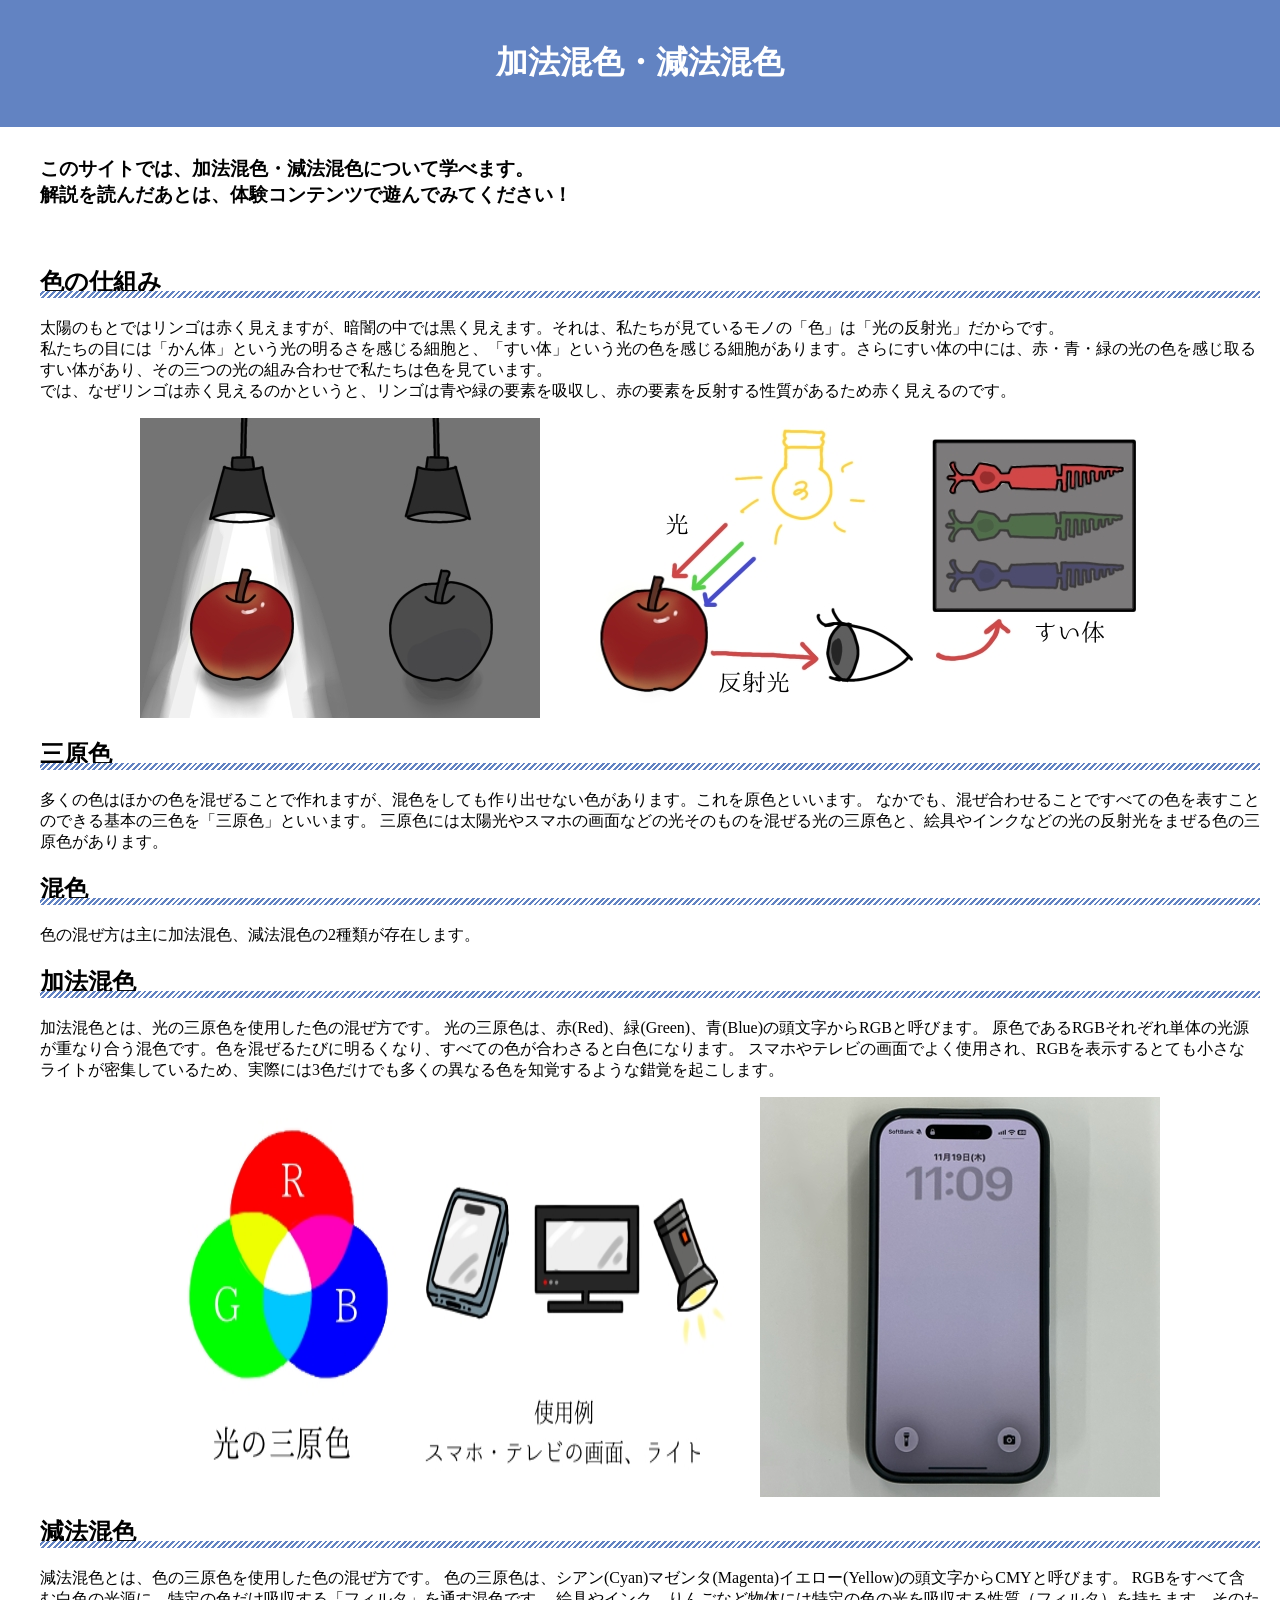
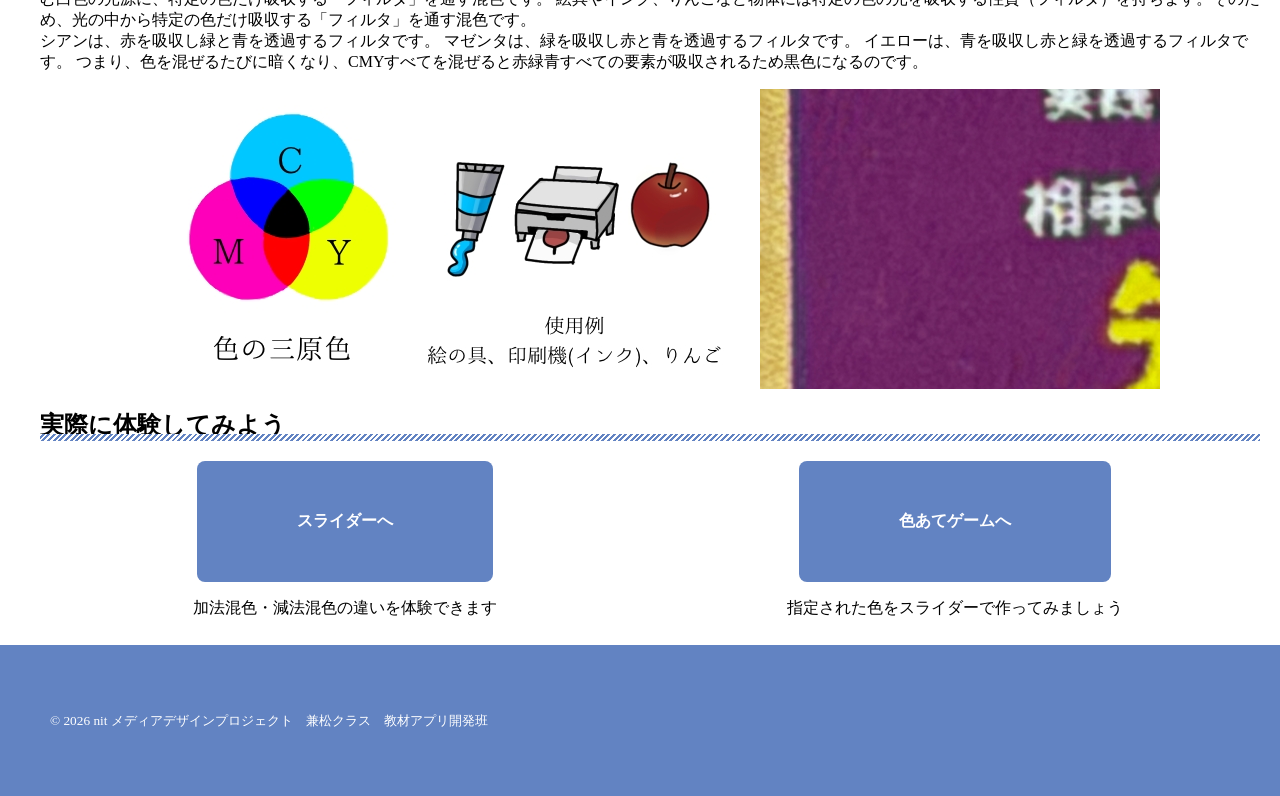
==== commit e4d9e9d4: "虫眼鏡機能など" ====
--- a/index.html
+++ b/index.html
@@ -5,6 +5,8 @@
     <meta charset="UTF-8">
     <title>解説</title>
     <link href="index.css" rel="stylesheet" type="text/css">
+    <script src="http://ajax.googleapis.com/ajax/libs/jquery/1.11.1/jquery.min.js"></script>
+    <script src="Drift.js"></script>
 </head>
 
 <body>
@@ -47,8 +49,14 @@
 
         <div class="images">
             <img src="./images/加法混色1.jpeg">
-            <img src="">
+            <img class="kakudai" src="./images/スマホ.jpeg" data-zoom="./images/スマホ拡大.jpeg">
         </div>
+        <script>
+            new Drift(document.querySelector('.kakudai'), {
+                zoomFactor: 1,
+                inlinePane: true
+            });
+        </script>
 
         <h2>減法混色</h2>
         <p>
@@ -65,8 +73,14 @@
 
         <div class="images">
             <img src="./images/減法混色1.jpeg">
-            <img src="">
+            <img class="kakudai2" src="./images/印刷物.jpeg" data-zoom="./images/印刷物拡大.jpeg">
         </div>
+        <script>
+            new Drift(document.querySelector('.kakudai2'), {
+                zoomFactor: 1,
+                inlinePane: true
+            });
+        </script>
 
         <h2>実際に体験してみよう</h2>
         <div class="content">
--- a/index.css
+++ b/index.css
@@ -85,4 +85,313 @@
 footer p {
     color: white;
 
+}
+
+/*以下は拡大用*/
+@keyframes drift-fadeZoomIn {
+    0% {
+        transform: scale(1.5);
+        opacity: 0;
+    }
+
+    100% {
+        transform: scale(1);
+        opacity: 1;
+    }
+}
+
+@keyframes drift-fadeZoomOut {
+    0% {
+        transform: scale(1);
+        opacity: 1;
+    }
+
+    15% {
+        transform: scale(1.1);
+        opacity: 1;
+    }
+
+    100% {
+        transform: scale(0.5);
+        opacity: 0;
+    }
+}
+
+@keyframes drift-loader-rotate {
+    0% {
+        transform: translate(-50%, -50%) rotate(0);
+    }
+
+    50% {
+        transform: translate(-50%, -50%) rotate(-180deg);
+    }
+
+    100% {
+        transform: translate(-50%, -50%) rotate(-360deg);
+    }
+}
+
+@keyframes drift-loader-before {
+    0% {
+        transform: scale(1);
+    }
+
+    10% {
+        transform: scale(1.2) translateX(6px);
+    }
+
+    25% {
+        transform: scale(1.3) translateX(8px);
+    }
+
+    40% {
+        transform: scale(1.2) translateX(6px);
+    }
+
+    50% {
+        transform: scale(1);
+    }
+
+    60% {
+        transform: scale(0.8) translateX(6px);
+    }
+
+    75% {
+        transform: scale(0.7) translateX(8px);
+    }
+
+    90% {
+        transform: scale(0.8) translateX(6px);
+    }
+
+    100% {
+        transform: scale(1);
+    }
+}
+
+@keyframes drift-loader-after {
+    0% {
+        transform: scale(1);
+    }
+
+    10% {
+        transform: scale(1.2) translateX(-6px);
+    }
+
+    25% {
+        transform: scale(1.3) translateX(-8px);
+    }
+
+    40% {
+        transform: scale(1.2) translateX(-6px);
+    }
+
+    50% {
+        transform: scale(1);
+    }
+
+    60% {
+        transform: scale(0.8) translateX(-6px);
+    }
+
+    75% {
+        transform: scale(0.7) translateX(-8px);
+    }
+
+    90% {
+        transform: scale(0.8) translateX(-6px);
+    }
+
+    100% {
+        transform: scale(1);
+    }
+}
+
+@-webkit-keyframes drift-fadeZoomIn {
+    0% {
+        -webkit-transform: scale(1.5);
+        opacity: 0;
+    }
+
+    100% {
+        -webkit-transform: scale(1);
+        opacity: 1;
+    }
+}
+
+@-webkit-keyframes drift-fadeZoomOut {
+    0% {
+        -webkit-transform: scale(1);
+        opacity: 1;
+    }
+
+    15% {
+        -webkit-transform: scale(1.1);
+        opacity: 1;
+    }
+
+    100% {
+        -webkit-transform: scale(0.5);
+        opacity: 0;
+    }
+}
+
+@-webkit-keyframes drift-loader-rotate {
+    0% {
+        -webkit-transform: translate(-50%, -50%) rotate(0);
+    }
+
+    50% {
+        -webkit-transform: translate(-50%, -50%) rotate(-180deg);
+    }
+
+    100% {
+        -webkit-transform: translate(-50%, -50%) rotate(-360deg);
+    }
+}
+
+@-webkit-keyframes drift-loader-before {
+    0% {
+        -webkit-transform: scale(1);
+    }
+
+    10% {
+        -webkit-transform: scale(1.2) translateX(6px);
+    }
+
+    25% {
+        -webkit-transform: scale(1.3) translateX(8px);
+    }
+
+    40% {
+        -webkit-transform: scale(1.2) translateX(6px);
+    }
+
+    50% {
+        -webkit-transform: scale(1);
+    }
+
+    60% {
+        -webkit-transform: scale(0.8) translateX(6px);
+    }
+
+    75% {
+        -webkit-transform: scale(0.7) translateX(8px);
+    }
+
+    90% {
+        -webkit-transform: scale(0.8) translateX(6px);
+    }
+
+    100% {
+        -webkit-transform: scale(1);
+    }
+}
+
+@-webkit-keyframes drift-loader-after {
+    0% {
+        -webkit-transform: scale(1);
+    }
+
+    10% {
+        -webkit-transform: scale(1.2) translateX(-6px);
+    }
+
+    25% {
+        -webkit-transform: scale(1.3) translateX(-8px);
+    }
+
+    40% {
+        -webkit-transform: scale(1.2) translateX(-6px);
+    }
+
+    50% {
+        -webkit-transform: scale(1);
+    }
+
+    60% {
+        -webkit-transform: scale(0.8) translateX(-6px);
+    }
+
+    75% {
+        -webkit-transform: scale(0.7) translateX(-8px);
+    }
+
+    90% {
+        -webkit-transform: scale(0.8) translateX(-6px);
+    }
+
+    100% {
+        -webkit-transform: scale(1);
+    }
+}
+
+.drift-zoom-pane {
+    background: rgba(0, 0, 0, 0.5);
+    /* This is required because of a bug that causes border-radius to not
+  work with child elements in certain cases. */
+    transform: translate3d(0, 0, 0);
+    -webkit-transform: translate3d(0, 0, 0);
+}
+
+.drift-zoom-pane.drift-opening {
+    animation: drift-fadeZoomIn 180ms ease-out;
+    -webkit-animation: drift-fadeZoomIn 180ms ease-out;
+}
+
+.drift-zoom-pane.drift-closing {
+    animation: drift-fadeZoomOut 210ms ease-in;
+    -webkit-animation: drift-fadeZoomOut 210ms ease-in;
+}
+
+.drift-zoom-pane.drift-inline {
+    position: absolute;
+    width: 150px;
+    height: 150px;
+    border-radius: 75px;
+    box-shadow: 0 6px 18px rgba(0, 0, 0, 0.3);
+}
+
+.drift-loading .drift-zoom-pane-loader {
+    display: block;
+    position: absolute;
+    top: 50%;
+    left: 50%;
+    transform: translate(-50%, -50%);
+    -webkit-transform: translate(-50%, -50%);
+    width: 66px;
+    height: 20px;
+    animation: drift-loader-rotate 1800ms infinite linear;
+    -webkit-animation: drift-loader-rotate 1800ms infinite linear;
+}
+
+.drift-zoom-pane-loader:before,
+.drift-zoom-pane-loader:after {
+    content: "";
+    display: block;
+    width: 20px;
+    height: 20px;
+    position: absolute;
+    top: 50%;
+    margin-top: -10px;
+    border-radius: 20px;
+    background: rgba(255, 255, 255, 0.9);
+}
+
+.drift-zoom-pane-loader:before {
+    left: 0;
+    animation: drift-loader-before 1800ms infinite linear;
+    -webkit-animation: drift-loader-before 1800ms infinite linear;
+}
+
+.drift-zoom-pane-loader:after {
+    right: 0;
+    animation: drift-loader-after 1800ms infinite linear;
+    -webkit-animation: drift-loader-after 1800ms infinite linear;
+    animation-delay: -900ms;
+    -webkit-animation-delay: -900ms;
+}
+
+.drift-bounding-box {
+    background-color: rgba(0, 0, 0, 0.4);
 }
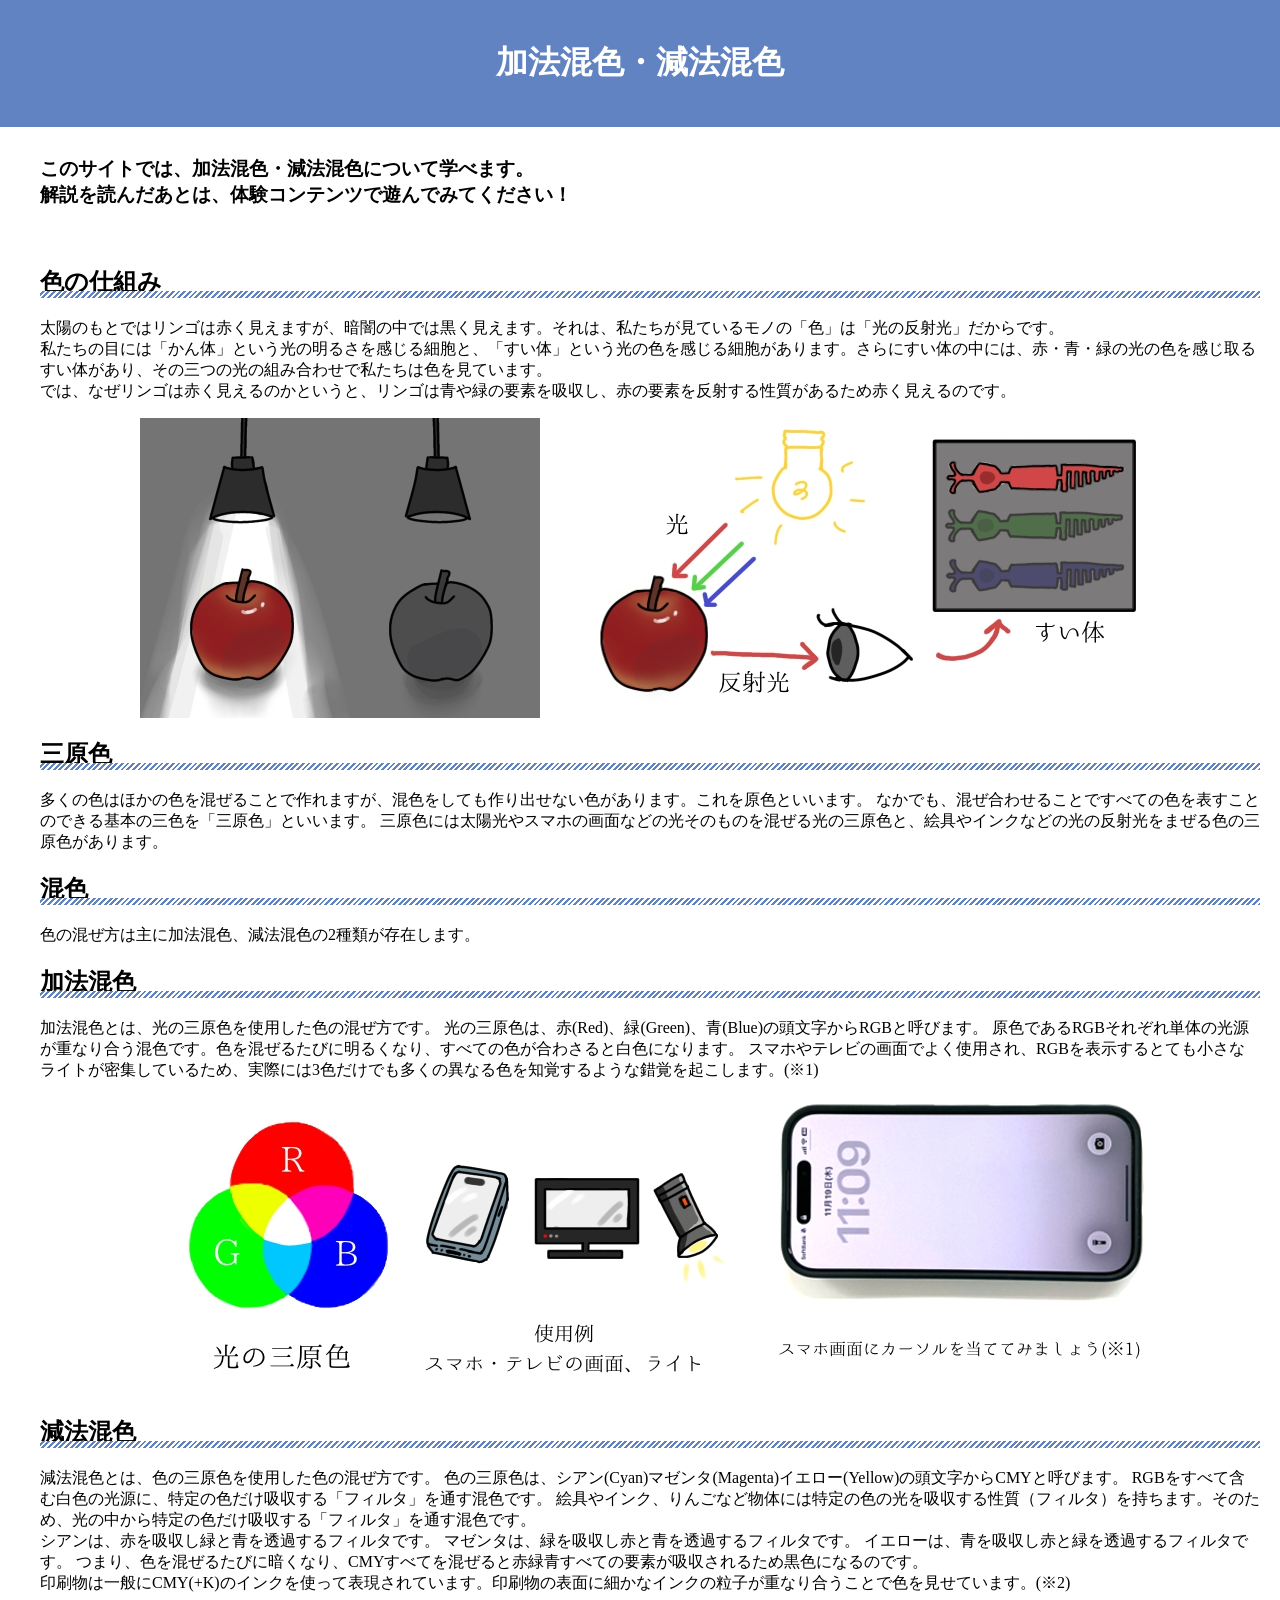
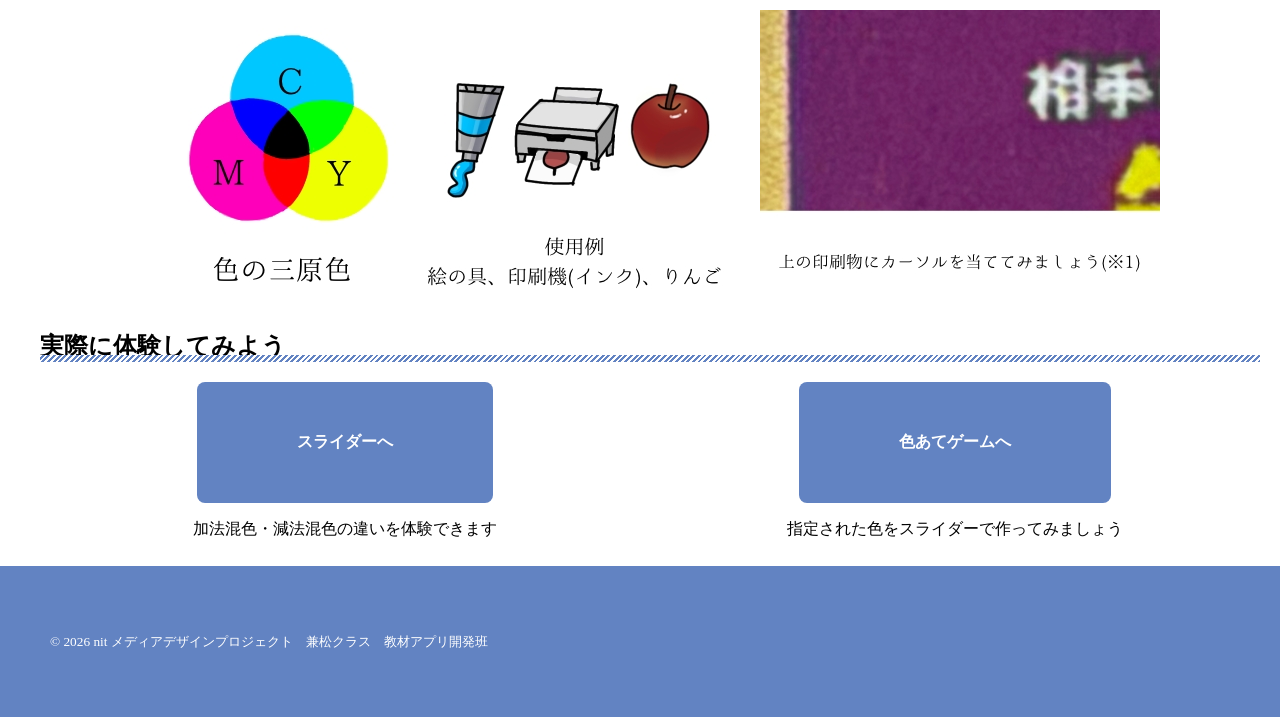
==== commit 4636f54a: "がぞう" ====
--- a/index.html
+++ b/index.html
@@ -44,12 +44,12 @@
         <p>加法混色とは、光の三原色を使用した色の混ぜ方です。
             光の三原色は、赤(Red)、緑(Green)、青(Blue)の頭文字からRGBと呼びます。
             原色であるRGBそれぞれ単体の光源が重なり合う混色です。色を混ぜるたびに明るくなり、すべての色が合わさると白色になります。
-            スマホやテレビの画面でよく使用され、RGBを表示するとても小さなライトが密集しているため、実際には3色だけでも多くの異なる色を知覚するような錯覚を起こします。
+            スマホやテレビの画面でよく使用され、RGBを表示するとても小さなライトが密集しているため、実際には3色だけでも多くの異なる色を知覚するような錯覚を起こします。(※1)
         </p>
 
         <div class="images">
             <img src="./images/加法混色1.jpeg">
-            <img class="kakudai" src="./images/スマホ.jpeg" data-zoom="./images/スマホ拡大.jpeg">
+            <img class="kakudai" src="./images/スマホ1.jpeg" data-zoom="./images/スマホ拡大5.jpeg">
         </div>
         <script>
             new Drift(document.querySelector('.kakudai'), {
@@ -68,12 +68,15 @@
             シアンは、赤を吸収し緑と青を透過するフィルタです。
             マゼンタは、緑を吸収し赤と青を透過するフィルタです。
             イエローは、青を吸収し赤と緑を透過するフィルタです。
-            つまり、色を混ぜるたびに暗くなり、CMYすべてを混ぜると赤緑青すべての要素が吸収されるため黒色になるのです。
+            つまり、色を混ぜるたびに暗くなり、CMYすべてを混ぜると赤緑青すべての要素が吸収されるため黒色になるのです。<br>
+
+            印刷物は一般にCMY(+K)のインクを使って表現されています。印刷物の表面に細かなインクの粒子が重なり合うことで色を見せています。(※2)
+        </p>
         </p>
 
         <div class="images">
             <img src="./images/減法混色1.jpeg">
-            <img class="kakudai2" src="./images/印刷物.jpeg" data-zoom="./images/印刷物拡大.jpeg">
+            <img class="kakudai2" src="./images/印刷物1.jpeg" data-zoom="./images/印刷物拡大2.jpeg">
         </div>
         <script>
             new Drift(document.querySelector('.kakudai2'), {
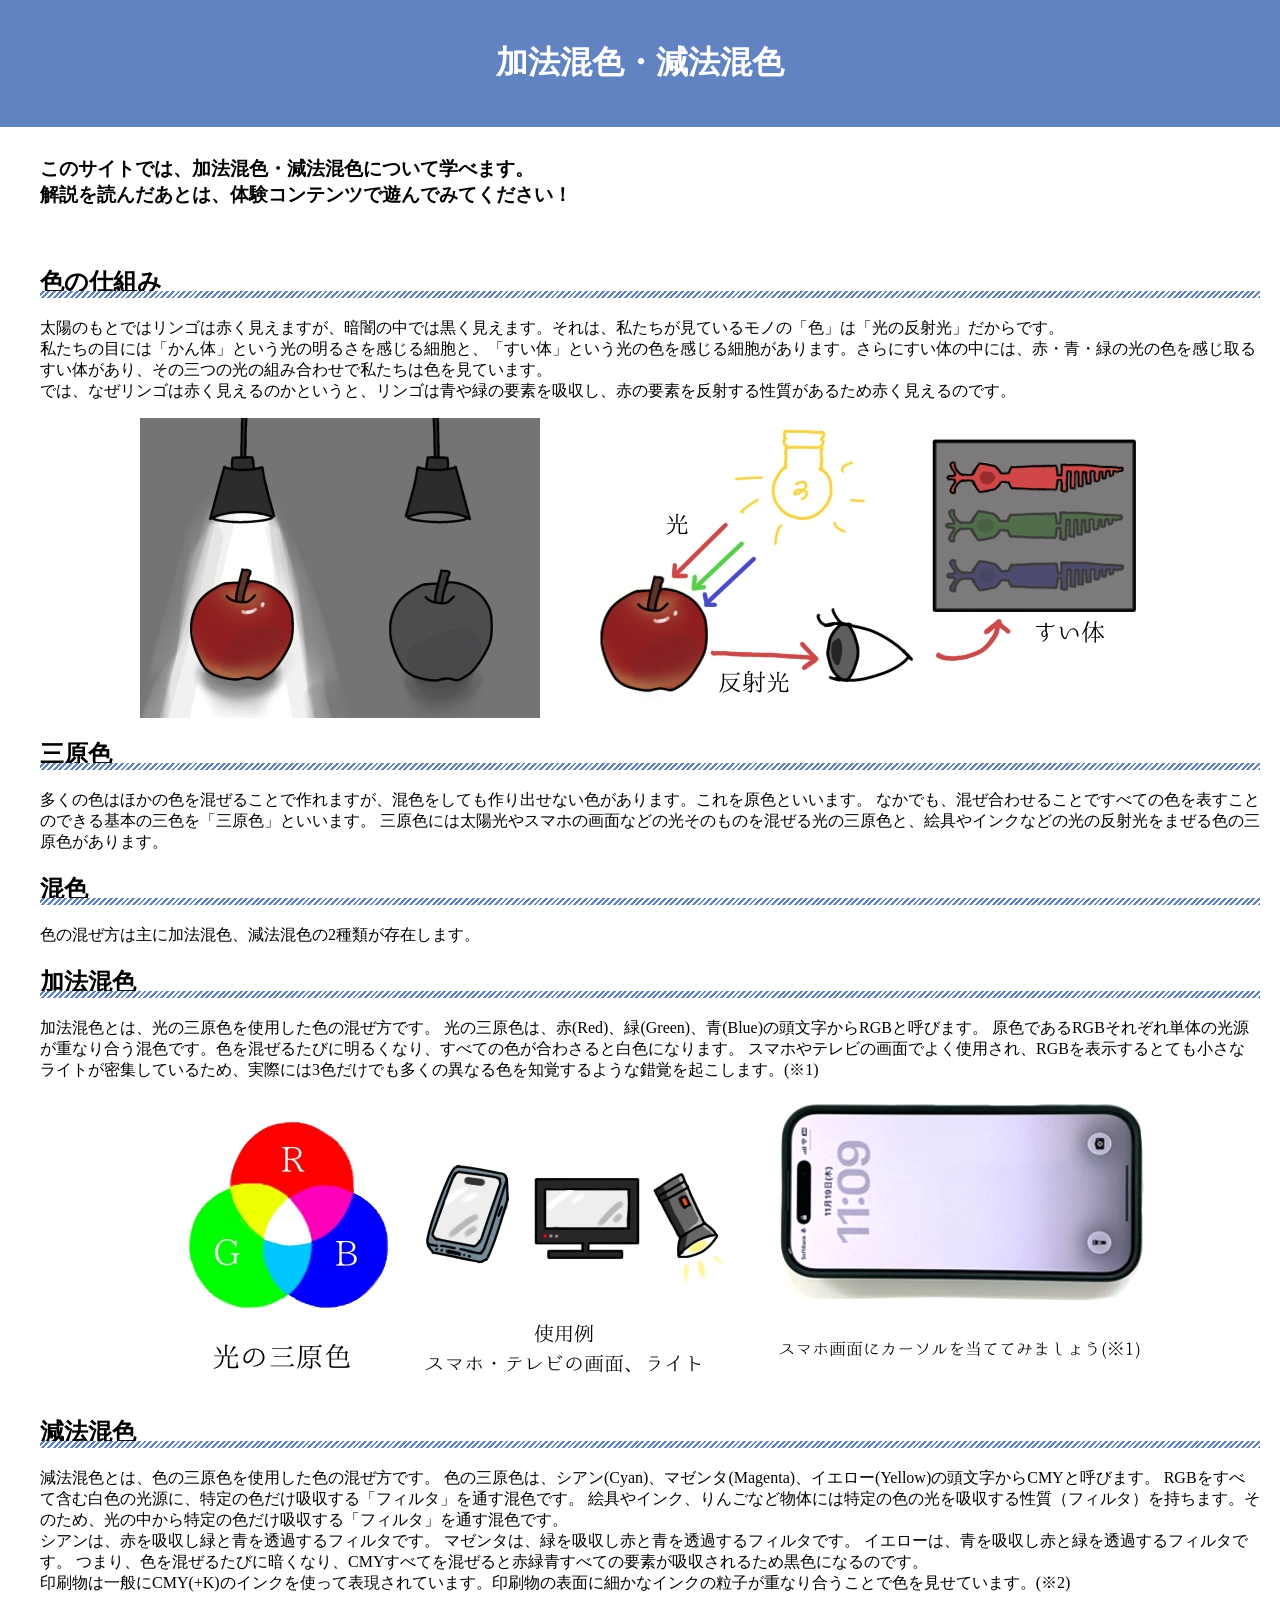
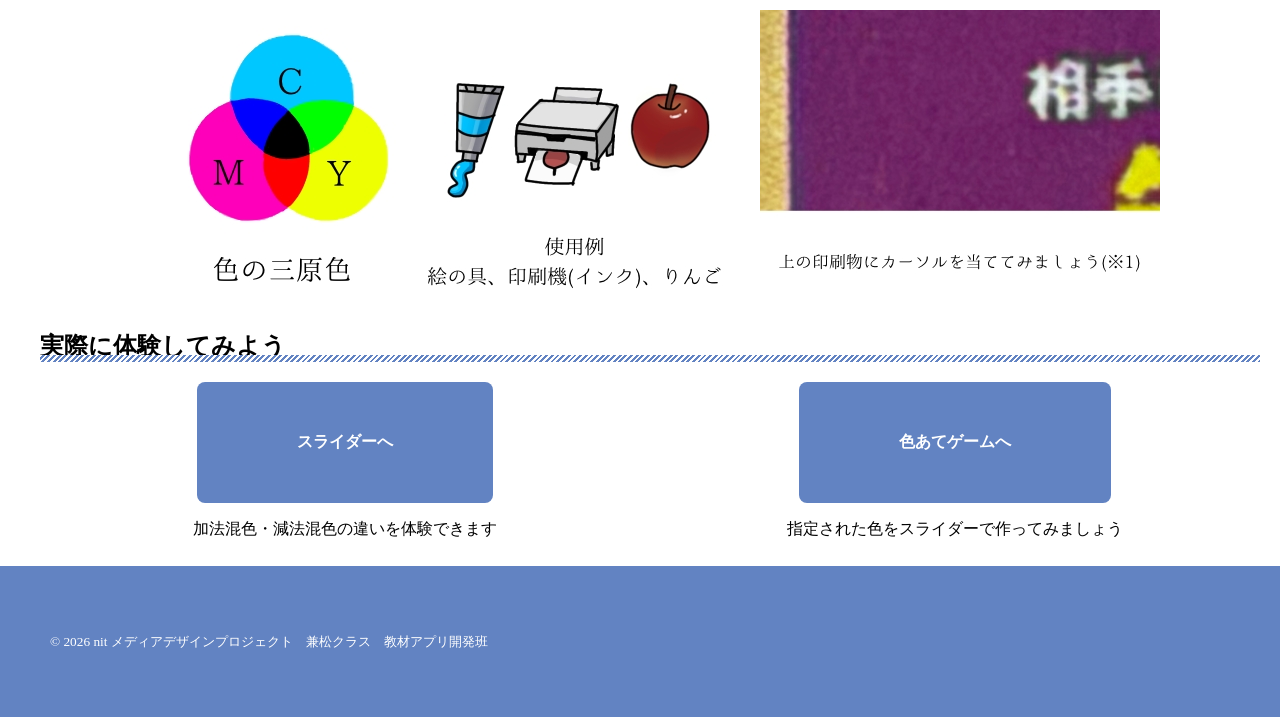
==== commit 3e9fa6aa: "仮完成" ====
--- a/index.html
+++ b/index.html
@@ -48,8 +48,8 @@
         </p>
 
         <div class="images">
-            <img src="./images/加法混色1.jpeg">
-            <img class="kakudai" src="./images/スマホ1.jpeg" data-zoom="./images/スマホ拡大5.jpeg">
+            <img src="./images/加法混色.jpeg">
+            <img class="kakudai" src="./images/スマホ.jpeg" data-zoom="./images/スマホ拡大.jpeg">
         </div>
         <script>
             new Drift(document.querySelector('.kakudai'), {
@@ -61,7 +61,7 @@
         <h2>減法混色</h2>
         <p>
             減法混色とは、色の三原色を使用した色の混ぜ方です。
-            色の三原色は、シアン(Cyan)マゼンタ(Magenta)イエロー(Yellow)の頭文字からCMYと呼びます。
+            色の三原色は、シアン(Cyan)、マゼンタ(Magenta)、イエロー(Yellow)の頭文字からCMYと呼びます。
             RGBをすべて含む白色の光源に、特定の色だけ吸収する「フィルタ」を通す混色です。
             絵具やインク、りんごなど物体には特定の色の光を吸収する性質（フィルタ）を持ちます。そのため、光の中から特定の色だけ吸収する「フィルタ」を通す混色です。<br />
 
@@ -75,8 +75,8 @@
         </p>
 
         <div class="images">
-            <img src="./images/減法混色1.jpeg">
-            <img class="kakudai2" src="./images/印刷物1.jpeg" data-zoom="./images/印刷物拡大2.jpeg">
+            <img src="./images/減法混色.jpeg">
+            <img class="kakudai2" src="./images/印刷物.jpeg" data-zoom="./images/印刷物拡大.jpeg">
         </div>
         <script>
             new Drift(document.querySelector('.kakudai2'), {
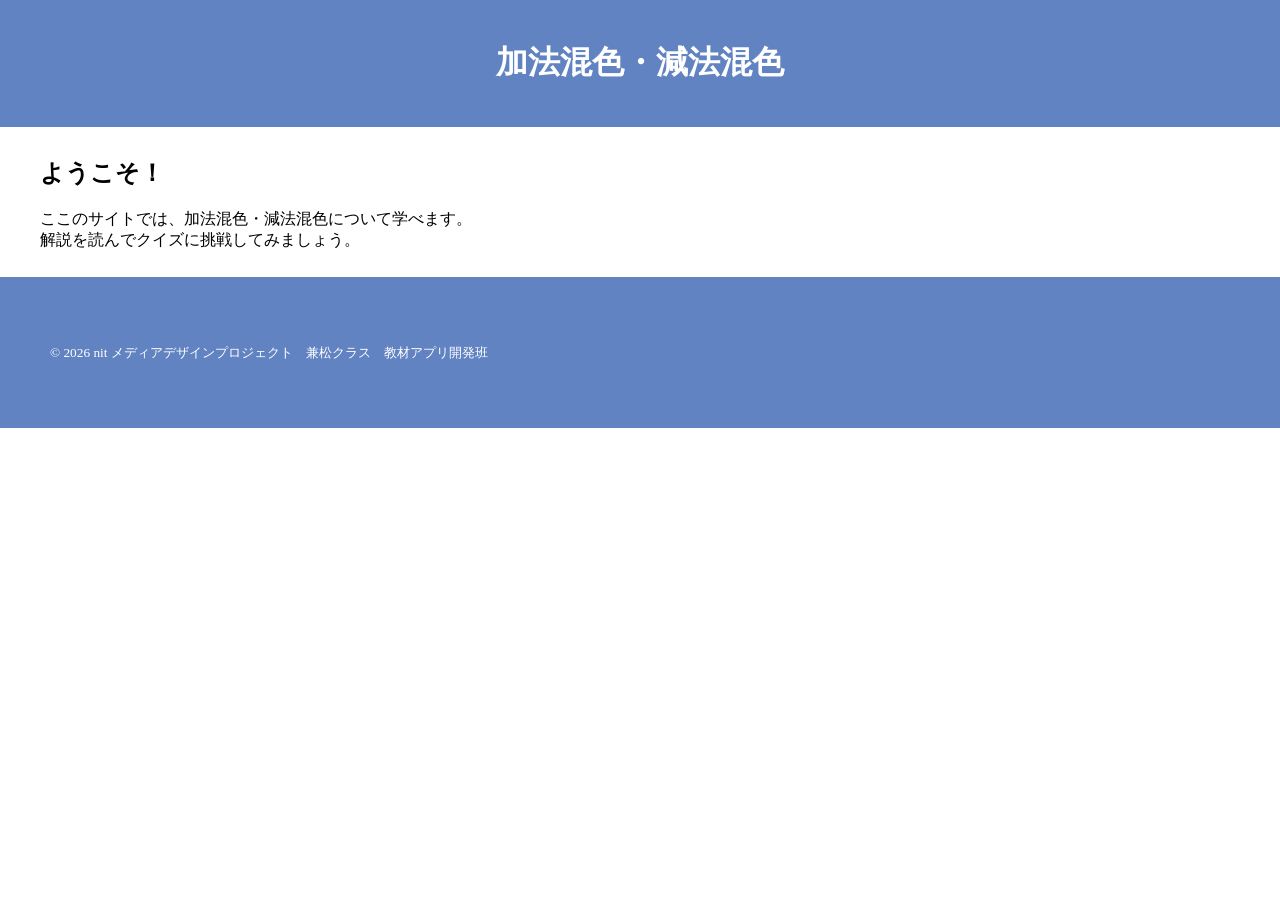
==== commit be588714: "Merge branch 'quiz_ryo'" ====
--- a/index.html
+++ b/index.html
@@ -5,8 +5,6 @@
     <meta charset="UTF-8">
     <title>解説</title>
     <link href="index.css" rel="stylesheet" type="text/css">
-    <script src="http://ajax.googleapis.com/ajax/libs/jquery/1.11.1/jquery.min.js"></script>
-    <script src="Drift.js"></script>
 </head>
 
 <body>
@@ -14,89 +12,12 @@
         <h1>加法混色・減法混色</h1>
     </header>
 
-    <div id="int">
-        <h3>このサイトでは、加法混色・減法混色について学べます。​<br />
-            解説を読んだあとは、体験コンテンツで遊んでみてください！​</h3>
+    <div id="main">
+        <h2>ようこそ！</h2>
+        <p>ここのサイトでは、加法混色・減法混色について学べます。​<br />
+            解説を読んでクイズに挑戦してみましょう。​</p>
     </div>
 
-    <div class="main">
-        <h2>色の仕組み</h2>
-        <p> 太陽のもとではリンゴは赤く見えますが、暗闇の中では黒く見えます。それは、私たちが見ているモノの「色」は「光の反射光」だからです。<br />
-            私たちの目には「かん体」という光の明るさを感じる細胞と、「すい体」という光の色を感じる細胞があります。さらにすい体の中には、赤・青・緑の光の色を感じ取るすい体があり、その三つの光の組み合わせで私たちは色を見ています。<br />
-            では、なぜリンゴは赤く見えるのかというと、リンゴは青や緑の要素を吸収し、赤の要素を反射する性質があるため赤く見えるのです。
-        </p>
-
-        <div class="images">
-            <img src="./images/色の仕組み1.jpeg">
-            <img src="./images/色の仕組み2.jpeg">
-        </div>
-
-        <h2>三原色</h2>
-        <p>多くの色はほかの色を混ぜることで作れますが、混色をしても作り出せない色があります。これを原色といいます。
-            なかでも、混ぜ合わせることですべての色を表すことのできる基本の三色を「三原色」といいます。
-            三原色には太陽光やスマホの画面などの光そのものを混ぜる光の三原色と、絵具やインクなどの光の反射光をまぜる色の三原色があります。
-        </p>
-
-        <h2>混色</h2>
-        <p>色の混ぜ方は主に加法混色、減法混色の2種類が存在します。</p>
-
-        <h2>加法混色</h2>
-        <p>加法混色とは、光の三原色を使用した色の混ぜ方です。
-            光の三原色は、赤(Red)、緑(Green)、青(Blue)の頭文字からRGBと呼びます。
-            原色であるRGBそれぞれ単体の光源が重なり合う混色です。色を混ぜるたびに明るくなり、すべての色が合わさると白色になります。
-            スマホやテレビの画面でよく使用され、RGBを表示するとても小さなライトが密集しているため、実際には3色だけでも多くの異なる色を知覚するような錯覚を起こします。(※1)
-        </p>
-
-        <div class="images">
-            <img src="./images/加法混色.jpeg">
-            <img class="kakudai" src="./images/スマホ.jpeg" data-zoom="./images/スマホ拡大.jpeg">
-        </div>
-        <script>
-            new Drift(document.querySelector('.kakudai'), {
-                zoomFactor: 1,
-                inlinePane: true
-            });
-        </script>
-
-        <h2>減法混色</h2>
-        <p>
-            減法混色とは、色の三原色を使用した色の混ぜ方です。
-            色の三原色は、シアン(Cyan)、マゼンタ(Magenta)、イエロー(Yellow)の頭文字からCMYと呼びます。
-            RGBをすべて含む白色の光源に、特定の色だけ吸収する「フィルタ」を通す混色です。
-            絵具やインク、りんごなど物体には特定の色の光を吸収する性質（フィルタ）を持ちます。そのため、光の中から特定の色だけ吸収する「フィルタ」を通す混色です。<br />
-
-            シアンは、赤を吸収し緑と青を透過するフィルタです。
-            マゼンタは、緑を吸収し赤と青を透過するフィルタです。
-            イエローは、青を吸収し赤と緑を透過するフィルタです。
-            つまり、色を混ぜるたびに暗くなり、CMYすべてを混ぜると赤緑青すべての要素が吸収されるため黒色になるのです。<br>
-
-            印刷物は一般にCMY(+K)のインクを使って表現されています。印刷物の表面に細かなインクの粒子が重なり合うことで色を見せています。(※2)
-        </p>
-        </p>
-
-        <div class="images">
-            <img src="./images/減法混色.jpeg">
-            <img class="kakudai2" src="./images/印刷物.jpeg" data-zoom="./images/印刷物拡大.jpeg">
-        </div>
-        <script>
-            new Drift(document.querySelector('.kakudai2'), {
-                zoomFactor: 1,
-                inlinePane: true
-            });
-        </script>
-
-        <h2>実際に体験してみよう</h2>
-        <div class="content">
-            <div class="contentA">
-                <a class="btn" href="./slider.html">スライダーへ</a>
-                <p>加法混色・減法混色の違いを体験できます</p>
-            </div>
-            <div class="contentB">
-                <a class="btn" href="./game.html">色あてゲームへ</a>
-                <p>指定された色をスライダーで作ってみましょう</p>
-            </div>
-        </div>
-    </div>
 
     <footer>
         <p><small>&copy; 2026 nit メディアデザインプロジェクト　兼松クラス　教材アプリ開発班</small></p>
--- a/index.css
+++ b/index.css
@@ -11,70 +11,20 @@
     font-size: 2em;
 }
 
+header p {
+    font-size: 20px;
+}
+
 body {
     font-family: '游明朝';
-    background-color: white;
+    background-color: #FFFFFF;
     margin: 0;
     padding: 0;
 }
 
-#int {
+#main {
     padding: 10px 20px;
     margin-left: 20px;
-}
-
-.main {
-    padding: 10px 20px;
-    margin-left: 20px;
-}
-
-h2 {
-    position: relative;
-}
-
-h2::after {
-    content: "";
-    position: absolute;
-    left: 0;
-    bottom: 0;
-    width: 100%;
-    height: 7px;
-    background: repeating-linear-gradient(-45deg, #6283C2, #6283C2 2px, #fff 2px, #fff 4px);
-}
-
-.content {
-    display: flex;
-    text-align: center;
-}
-
-.contentA,
-.contentB {
-    width: 50%;
-}
-
-.images {
-    display: flex;
-    justify-content: center;
-    gap: 20px;
-}
-
-.btn {
-    display: inline-block;
-    padding: 50px 100px;
-    border-radius: 8px;
-    background: #6283C2;
-    color: #fff;
-    font-weight: 600;
-    text-decoration: none;
-}
-
-.btn:hover {
-    background: #4F6EAA;
-}
-
-.btn:focus-visible {
-    outline: 3px solid #f59e0b;
-    outline-offset: 2px;
 }
 
 footer {
@@ -85,313 +35,4 @@
 footer p {
     color: white;
 
-}
-
-/*以下は拡大用*/
-@keyframes drift-fadeZoomIn {
-    0% {
-        transform: scale(1.5);
-        opacity: 0;
-    }
-
-    100% {
-        transform: scale(1);
-        opacity: 1;
-    }
-}
-
-@keyframes drift-fadeZoomOut {
-    0% {
-        transform: scale(1);
-        opacity: 1;
-    }
-
-    15% {
-        transform: scale(1.1);
-        opacity: 1;
-    }
-
-    100% {
-        transform: scale(0.5);
-        opacity: 0;
-    }
-}
-
-@keyframes drift-loader-rotate {
-    0% {
-        transform: translate(-50%, -50%) rotate(0);
-    }
-
-    50% {
-        transform: translate(-50%, -50%) rotate(-180deg);
-    }
-
-    100% {
-        transform: translate(-50%, -50%) rotate(-360deg);
-    }
-}
-
-@keyframes drift-loader-before {
-    0% {
-        transform: scale(1);
-    }
-
-    10% {
-        transform: scale(1.2) translateX(6px);
-    }
-
-    25% {
-        transform: scale(1.3) translateX(8px);
-    }
-
-    40% {
-        transform: scale(1.2) translateX(6px);
-    }
-
-    50% {
-        transform: scale(1);
-    }
-
-    60% {
-        transform: scale(0.8) translateX(6px);
-    }
-
-    75% {
-        transform: scale(0.7) translateX(8px);
-    }
-
-    90% {
-        transform: scale(0.8) translateX(6px);
-    }
-
-    100% {
-        transform: scale(1);
-    }
-}
-
-@keyframes drift-loader-after {
-    0% {
-        transform: scale(1);
-    }
-
-    10% {
-        transform: scale(1.2) translateX(-6px);
-    }
-
-    25% {
-        transform: scale(1.3) translateX(-8px);
-    }
-
-    40% {
-        transform: scale(1.2) translateX(-6px);
-    }
-
-    50% {
-        transform: scale(1);
-    }
-
-    60% {
-        transform: scale(0.8) translateX(-6px);
-    }
-
-    75% {
-        transform: scale(0.7) translateX(-8px);
-    }
-
-    90% {
-        transform: scale(0.8) translateX(-6px);
-    }
-
-    100% {
-        transform: scale(1);
-    }
-}
-
-@-webkit-keyframes drift-fadeZoomIn {
-    0% {
-        -webkit-transform: scale(1.5);
-        opacity: 0;
-    }
-
-    100% {
-        -webkit-transform: scale(1);
-        opacity: 1;
-    }
-}
-
-@-webkit-keyframes drift-fadeZoomOut {
-    0% {
-        -webkit-transform: scale(1);
-        opacity: 1;
-    }
-
-    15% {
-        -webkit-transform: scale(1.1);
-        opacity: 1;
-    }
-
-    100% {
-        -webkit-transform: scale(0.5);
-        opacity: 0;
-    }
-}
-
-@-webkit-keyframes drift-loader-rotate {
-    0% {
-        -webkit-transform: translate(-50%, -50%) rotate(0);
-    }
-
-    50% {
-        -webkit-transform: translate(-50%, -50%) rotate(-180deg);
-    }
-
-    100% {
-        -webkit-transform: translate(-50%, -50%) rotate(-360deg);
-    }
-}
-
-@-webkit-keyframes drift-loader-before {
-    0% {
-        -webkit-transform: scale(1);
-    }
-
-    10% {
-        -webkit-transform: scale(1.2) translateX(6px);
-    }
-
-    25% {
-        -webkit-transform: scale(1.3) translateX(8px);
-    }
-
-    40% {
-        -webkit-transform: scale(1.2) translateX(6px);
-    }
-
-    50% {
-        -webkit-transform: scale(1);
-    }
-
-    60% {
-        -webkit-transform: scale(0.8) translateX(6px);
-    }
-
-    75% {
-        -webkit-transform: scale(0.7) translateX(8px);
-    }
-
-    90% {
-        -webkit-transform: scale(0.8) translateX(6px);
-    }
-
-    100% {
-        -webkit-transform: scale(1);
-    }
-}
-
-@-webkit-keyframes drift-loader-after {
-    0% {
-        -webkit-transform: scale(1);
-    }
-
-    10% {
-        -webkit-transform: scale(1.2) translateX(-6px);
-    }
-
-    25% {
-        -webkit-transform: scale(1.3) translateX(-8px);
-    }
-
-    40% {
-        -webkit-transform: scale(1.2) translateX(-6px);
-    }
-
-    50% {
-        -webkit-transform: scale(1);
-    }
-
-    60% {
-        -webkit-transform: scale(0.8) translateX(-6px);
-    }
-
-    75% {
-        -webkit-transform: scale(0.7) translateX(-8px);
-    }
-
-    90% {
-        -webkit-transform: scale(0.8) translateX(-6px);
-    }
-
-    100% {
-        -webkit-transform: scale(1);
-    }
-}
-
-.drift-zoom-pane {
-    background: rgba(0, 0, 0, 0.5);
-    /* This is required because of a bug that causes border-radius to not
-  work with child elements in certain cases. */
-    transform: translate3d(0, 0, 0);
-    -webkit-transform: translate3d(0, 0, 0);
-}
-
-.drift-zoom-pane.drift-opening {
-    animation: drift-fadeZoomIn 180ms ease-out;
-    -webkit-animation: drift-fadeZoomIn 180ms ease-out;
-}
-
-.drift-zoom-pane.drift-closing {
-    animation: drift-fadeZoomOut 210ms ease-in;
-    -webkit-animation: drift-fadeZoomOut 210ms ease-in;
-}
-
-.drift-zoom-pane.drift-inline {
-    position: absolute;
-    width: 150px;
-    height: 150px;
-    border-radius: 75px;
-    box-shadow: 0 6px 18px rgba(0, 0, 0, 0.3);
-}
-
-.drift-loading .drift-zoom-pane-loader {
-    display: block;
-    position: absolute;
-    top: 50%;
-    left: 50%;
-    transform: translate(-50%, -50%);
-    -webkit-transform: translate(-50%, -50%);
-    width: 66px;
-    height: 20px;
-    animation: drift-loader-rotate 1800ms infinite linear;
-    -webkit-animation: drift-loader-rotate 1800ms infinite linear;
-}
-
-.drift-zoom-pane-loader:before,
-.drift-zoom-pane-loader:after {
-    content: "";
-    display: block;
-    width: 20px;
-    height: 20px;
-    position: absolute;
-    top: 50%;
-    margin-top: -10px;
-    border-radius: 20px;
-    background: rgba(255, 255, 255, 0.9);
-}
-
-.drift-zoom-pane-loader:before {
-    left: 0;
-    animation: drift-loader-before 1800ms infinite linear;
-    -webkit-animation: drift-loader-before 1800ms infinite linear;
-}
-
-.drift-zoom-pane-loader:after {
-    right: 0;
-    animation: drift-loader-after 1800ms infinite linear;
-    -webkit-animation: drift-loader-after 1800ms infinite linear;
-    animation-delay: -900ms;
-    -webkit-animation-delay: -900ms;
-}
-
-.drift-bounding-box {
-    background-color: rgba(0, 0, 0, 0.4);
 }
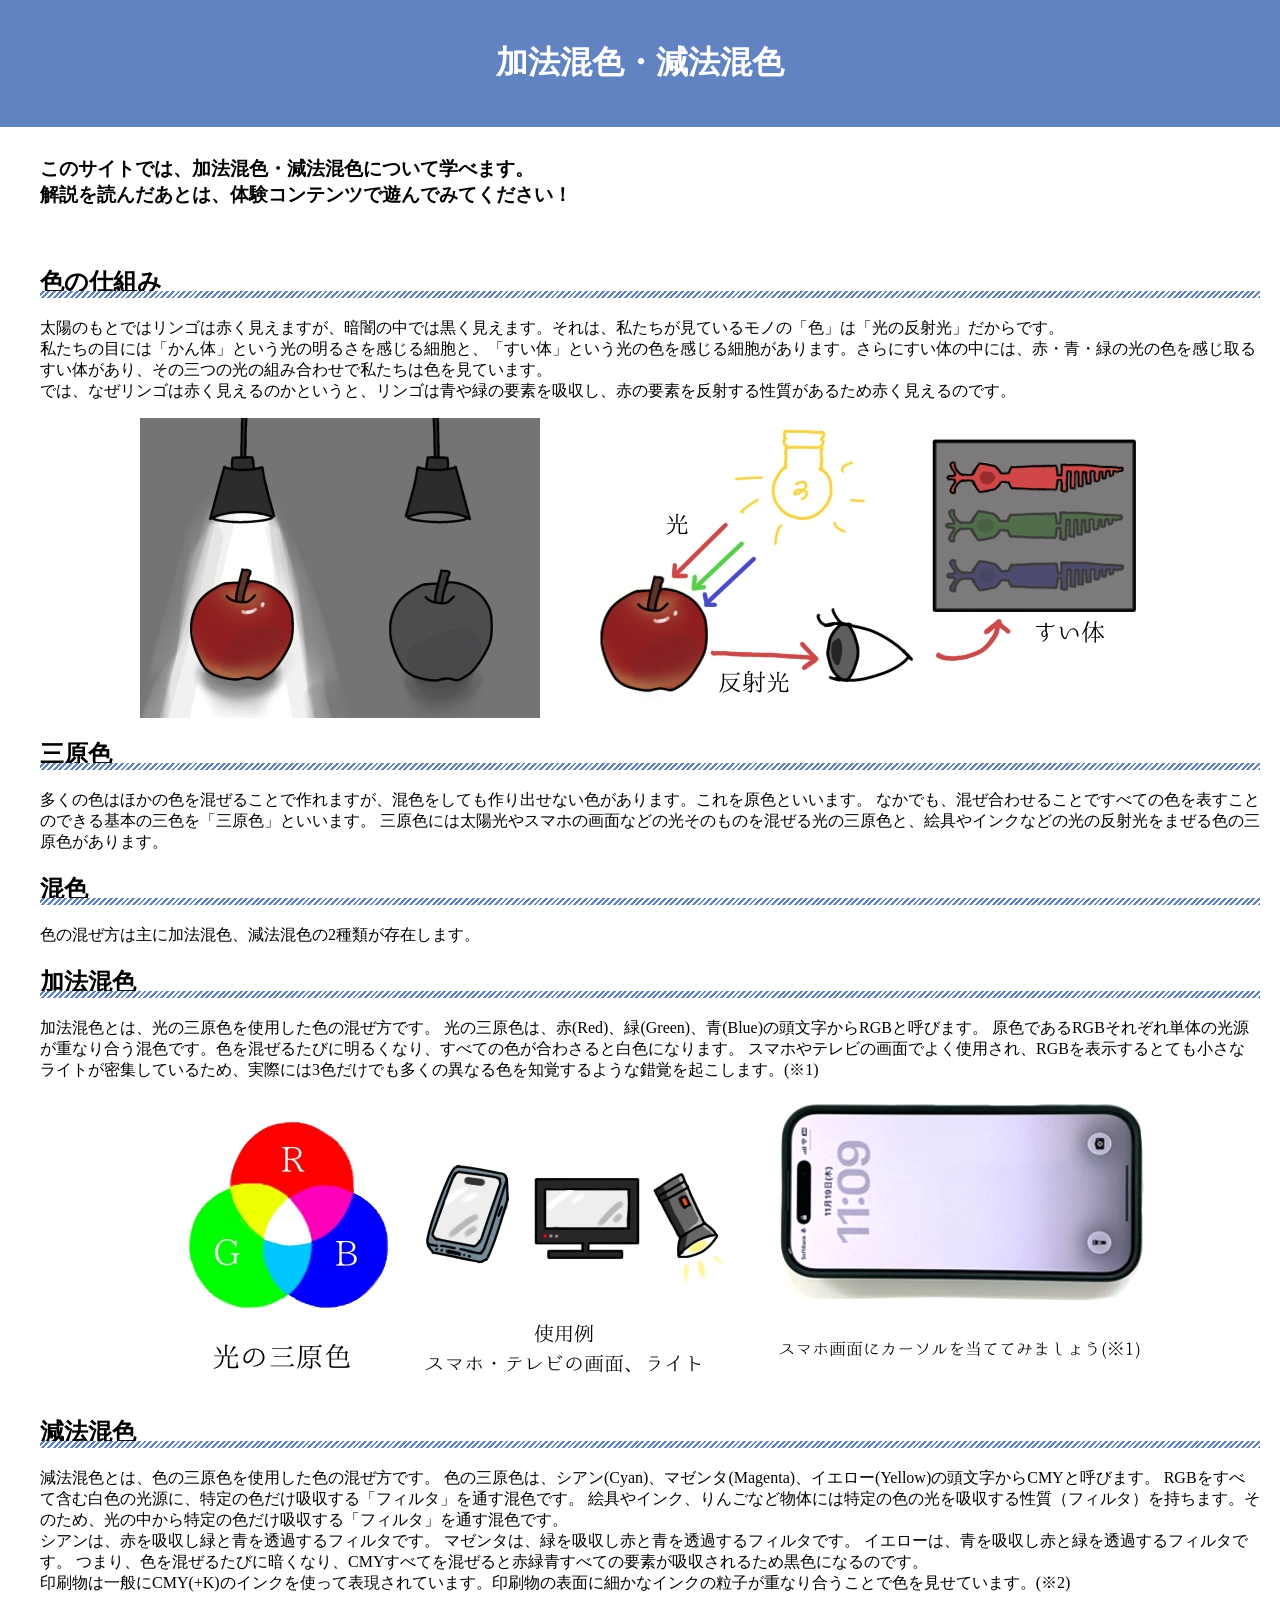
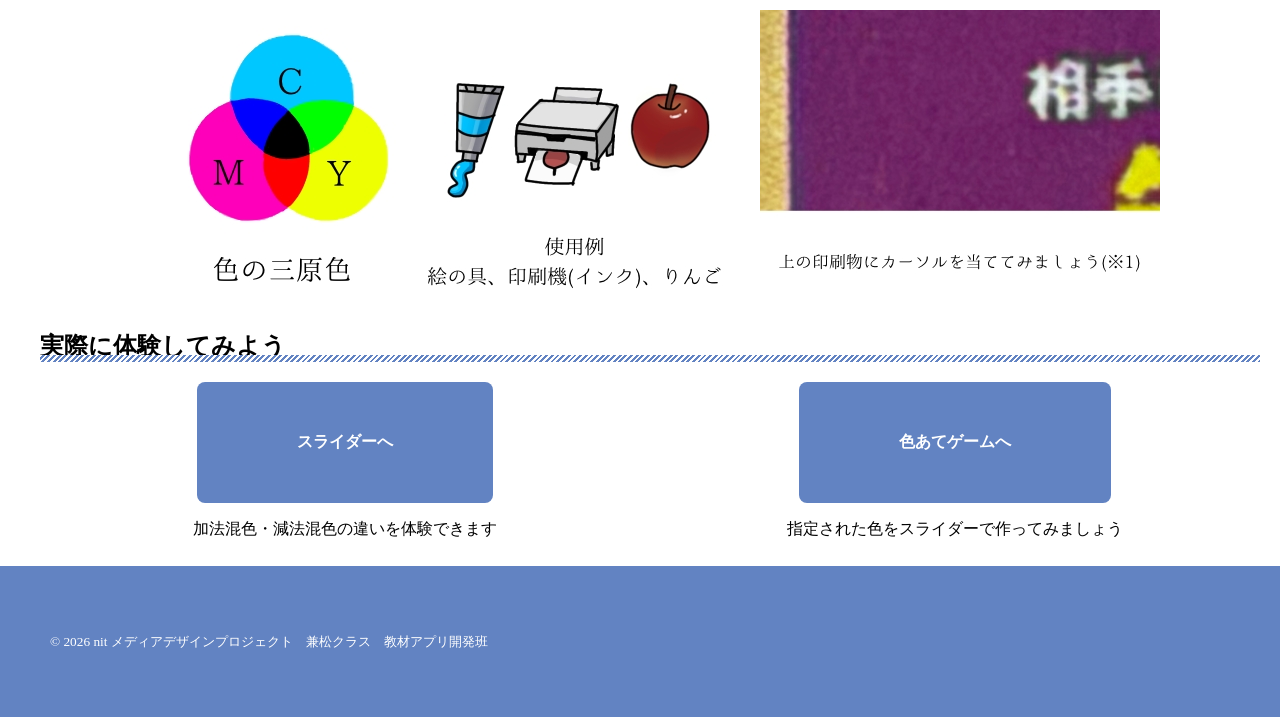
==== commit 443d26cd: "Merge branch 'kaisetsu'" ====
--- a/index.html
+++ b/index.html
@@ -5,6 +5,8 @@
     <meta charset="UTF-8">
     <title>解説</title>
     <link href="index.css" rel="stylesheet" type="text/css">
+    <script src="http://ajax.googleapis.com/ajax/libs/jquery/1.11.1/jquery.min.js"></script>
+    <script src="Drift.js"></script>
 </head>
 
 <body>
@@ -12,12 +14,89 @@
         <h1>加法混色・減法混色</h1>
     </header>
 
-    <div id="main">
-        <h2>ようこそ！</h2>
-        <p>ここのサイトでは、加法混色・減法混色について学べます。​<br />
-            解説を読んでクイズに挑戦してみましょう。​</p>
+    <div id="int">
+        <h3>このサイトでは、加法混色・減法混色について学べます。​<br />
+            解説を読んだあとは、体験コンテンツで遊んでみてください！​</h3>
     </div>
 
+    <div class="main">
+        <h2>色の仕組み</h2>
+        <p> 太陽のもとではリンゴは赤く見えますが、暗闇の中では黒く見えます。それは、私たちが見ているモノの「色」は「光の反射光」だからです。<br />
+            私たちの目には「かん体」という光の明るさを感じる細胞と、「すい体」という光の色を感じる細胞があります。さらにすい体の中には、赤・青・緑の光の色を感じ取るすい体があり、その三つの光の組み合わせで私たちは色を見ています。<br />
+            では、なぜリンゴは赤く見えるのかというと、リンゴは青や緑の要素を吸収し、赤の要素を反射する性質があるため赤く見えるのです。
+        </p>
+
+        <div class="images">
+            <img src="./images/色の仕組み1.jpeg">
+            <img src="./images/色の仕組み2.jpeg">
+        </div>
+
+        <h2>三原色</h2>
+        <p>多くの色はほかの色を混ぜることで作れますが、混色をしても作り出せない色があります。これを原色といいます。
+            なかでも、混ぜ合わせることですべての色を表すことのできる基本の三色を「三原色」といいます。
+            三原色には太陽光やスマホの画面などの光そのものを混ぜる光の三原色と、絵具やインクなどの光の反射光をまぜる色の三原色があります。
+        </p>
+
+        <h2>混色</h2>
+        <p>色の混ぜ方は主に加法混色、減法混色の2種類が存在します。</p>
+
+        <h2>加法混色</h2>
+        <p>加法混色とは、光の三原色を使用した色の混ぜ方です。
+            光の三原色は、赤(Red)、緑(Green)、青(Blue)の頭文字からRGBと呼びます。
+            原色であるRGBそれぞれ単体の光源が重なり合う混色です。色を混ぜるたびに明るくなり、すべての色が合わさると白色になります。
+            スマホやテレビの画面でよく使用され、RGBを表示するとても小さなライトが密集しているため、実際には3色だけでも多くの異なる色を知覚するような錯覚を起こします。(※1)
+        </p>
+
+        <div class="images">
+            <img src="./images/加法混色.jpeg">
+            <img class="kakudai" src="./images/スマホ.jpeg" data-zoom="./images/スマホ拡大.jpeg">
+        </div>
+        <script>
+            new Drift(document.querySelector('.kakudai'), {
+                zoomFactor: 1,
+                inlinePane: true
+            });
+        </script>
+
+        <h2>減法混色</h2>
+        <p>
+            減法混色とは、色の三原色を使用した色の混ぜ方です。
+            色の三原色は、シアン(Cyan)、マゼンタ(Magenta)、イエロー(Yellow)の頭文字からCMYと呼びます。
+            RGBをすべて含む白色の光源に、特定の色だけ吸収する「フィルタ」を通す混色です。
+            絵具やインク、りんごなど物体には特定の色の光を吸収する性質（フィルタ）を持ちます。そのため、光の中から特定の色だけ吸収する「フィルタ」を通す混色です。<br />
+
+            シアンは、赤を吸収し緑と青を透過するフィルタです。
+            マゼンタは、緑を吸収し赤と青を透過するフィルタです。
+            イエローは、青を吸収し赤と緑を透過するフィルタです。
+            つまり、色を混ぜるたびに暗くなり、CMYすべてを混ぜると赤緑青すべての要素が吸収されるため黒色になるのです。<br>
+
+            印刷物は一般にCMY(+K)のインクを使って表現されています。印刷物の表面に細かなインクの粒子が重なり合うことで色を見せています。(※2)
+        </p>
+        </p>
+
+        <div class="images">
+            <img src="./images/減法混色.jpeg">
+            <img class="kakudai2" src="./images/印刷物.jpeg" data-zoom="./images/印刷物拡大.jpeg">
+        </div>
+        <script>
+            new Drift(document.querySelector('.kakudai2'), {
+                zoomFactor: 1,
+                inlinePane: true
+            });
+        </script>
+
+        <h2>実際に体験してみよう</h2>
+        <div class="content">
+            <div class="contentA">
+                <a class="btn" href="./slider.html">スライダーへ</a>
+                <p>加法混色・減法混色の違いを体験できます</p>
+            </div>
+            <div class="contentB">
+                <a class="btn" href="./game.html">色あてゲームへ</a>
+                <p>指定された色をスライダーで作ってみましょう</p>
+            </div>
+        </div>
+    </div>
 
     <footer>
         <p><small>&copy; 2026 nit メディアデザインプロジェクト　兼松クラス　教材アプリ開発班</small></p>
--- a/index.css
+++ b/index.css
@@ -11,20 +11,70 @@
     font-size: 2em;
 }
 
-header p {
-    font-size: 20px;
-}
-
 body {
     font-family: '游明朝';
-    background-color: #FFFFFF;
+    background-color: white;
     margin: 0;
     padding: 0;
 }
 
-#main {
+#int {
     padding: 10px 20px;
     margin-left: 20px;
+}
+
+.main {
+    padding: 10px 20px;
+    margin-left: 20px;
+}
+
+h2 {
+    position: relative;
+}
+
+h2::after {
+    content: "";
+    position: absolute;
+    left: 0;
+    bottom: 0;
+    width: 100%;
+    height: 7px;
+    background: repeating-linear-gradient(-45deg, #6283C2, #6283C2 2px, #fff 2px, #fff 4px);
+}
+
+.content {
+    display: flex;
+    text-align: center;
+}
+
+.contentA,
+.contentB {
+    width: 50%;
+}
+
+.images {
+    display: flex;
+    justify-content: center;
+    gap: 20px;
+}
+
+.btn {
+    display: inline-block;
+    padding: 50px 100px;
+    border-radius: 8px;
+    background: #6283C2;
+    color: #fff;
+    font-weight: 600;
+    text-decoration: none;
+}
+
+.btn:hover {
+    background: #4F6EAA;
+}
+
+.btn:focus-visible {
+    outline: 3px solid #f59e0b;
+    outline-offset: 2px;
 }
 
 footer {
@@ -35,4 +85,313 @@
 footer p {
     color: white;
 
+}
+
+/*以下は拡大用*/
+@keyframes drift-fadeZoomIn {
+    0% {
+        transform: scale(1.5);
+        opacity: 0;
+    }
+
+    100% {
+        transform: scale(1);
+        opacity: 1;
+    }
+}
+
+@keyframes drift-fadeZoomOut {
+    0% {
+        transform: scale(1);
+        opacity: 1;
+    }
+
+    15% {
+        transform: scale(1.1);
+        opacity: 1;
+    }
+
+    100% {
+        transform: scale(0.5);
+        opacity: 0;
+    }
+}
+
+@keyframes drift-loader-rotate {
+    0% {
+        transform: translate(-50%, -50%) rotate(0);
+    }
+
+    50% {
+        transform: translate(-50%, -50%) rotate(-180deg);
+    }
+
+    100% {
+        transform: translate(-50%, -50%) rotate(-360deg);
+    }
+}
+
+@keyframes drift-loader-before {
+    0% {
+        transform: scale(1);
+    }
+
+    10% {
+        transform: scale(1.2) translateX(6px);
+    }
+
+    25% {
+        transform: scale(1.3) translateX(8px);
+    }
+
+    40% {
+        transform: scale(1.2) translateX(6px);
+    }
+
+    50% {
+        transform: scale(1);
+    }
+
+    60% {
+        transform: scale(0.8) translateX(6px);
+    }
+
+    75% {
+        transform: scale(0.7) translateX(8px);
+    }
+
+    90% {
+        transform: scale(0.8) translateX(6px);
+    }
+
+    100% {
+        transform: scale(1);
+    }
+}
+
+@keyframes drift-loader-after {
+    0% {
+        transform: scale(1);
+    }
+
+    10% {
+        transform: scale(1.2) translateX(-6px);
+    }
+
+    25% {
+        transform: scale(1.3) translateX(-8px);
+    }
+
+    40% {
+        transform: scale(1.2) translateX(-6px);
+    }
+
+    50% {
+        transform: scale(1);
+    }
+
+    60% {
+        transform: scale(0.8) translateX(-6px);
+    }
+
+    75% {
+        transform: scale(0.7) translateX(-8px);
+    }
+
+    90% {
+        transform: scale(0.8) translateX(-6px);
+    }
+
+    100% {
+        transform: scale(1);
+    }
+}
+
+@-webkit-keyframes drift-fadeZoomIn {
+    0% {
+        -webkit-transform: scale(1.5);
+        opacity: 0;
+    }
+
+    100% {
+        -webkit-transform: scale(1);
+        opacity: 1;
+    }
+}
+
+@-webkit-keyframes drift-fadeZoomOut {
+    0% {
+        -webkit-transform: scale(1);
+        opacity: 1;
+    }
+
+    15% {
+        -webkit-transform: scale(1.1);
+        opacity: 1;
+    }
+
+    100% {
+        -webkit-transform: scale(0.5);
+        opacity: 0;
+    }
+}
+
+@-webkit-keyframes drift-loader-rotate {
+    0% {
+        -webkit-transform: translate(-50%, -50%) rotate(0);
+    }
+
+    50% {
+        -webkit-transform: translate(-50%, -50%) rotate(-180deg);
+    }
+
+    100% {
+        -webkit-transform: translate(-50%, -50%) rotate(-360deg);
+    }
+}
+
+@-webkit-keyframes drift-loader-before {
+    0% {
+        -webkit-transform: scale(1);
+    }
+
+    10% {
+        -webkit-transform: scale(1.2) translateX(6px);
+    }
+
+    25% {
+        -webkit-transform: scale(1.3) translateX(8px);
+    }
+
+    40% {
+        -webkit-transform: scale(1.2) translateX(6px);
+    }
+
+    50% {
+        -webkit-transform: scale(1);
+    }
+
+    60% {
+        -webkit-transform: scale(0.8) translateX(6px);
+    }
+
+    75% {
+        -webkit-transform: scale(0.7) translateX(8px);
+    }
+
+    90% {
+        -webkit-transform: scale(0.8) translateX(6px);
+    }
+
+    100% {
+        -webkit-transform: scale(1);
+    }
+}
+
+@-webkit-keyframes drift-loader-after {
+    0% {
+        -webkit-transform: scale(1);
+    }
+
+    10% {
+        -webkit-transform: scale(1.2) translateX(-6px);
+    }
+
+    25% {
+        -webkit-transform: scale(1.3) translateX(-8px);
+    }
+
+    40% {
+        -webkit-transform: scale(1.2) translateX(-6px);
+    }
+
+    50% {
+        -webkit-transform: scale(1);
+    }
+
+    60% {
+        -webkit-transform: scale(0.8) translateX(-6px);
+    }
+
+    75% {
+        -webkit-transform: scale(0.7) translateX(-8px);
+    }
+
+    90% {
+        -webkit-transform: scale(0.8) translateX(-6px);
+    }
+
+    100% {
+        -webkit-transform: scale(1);
+    }
+}
+
+.drift-zoom-pane {
+    background: rgba(0, 0, 0, 0.5);
+    /* This is required because of a bug that causes border-radius to not
+  work with child elements in certain cases. */
+    transform: translate3d(0, 0, 0);
+    -webkit-transform: translate3d(0, 0, 0);
+}
+
+.drift-zoom-pane.drift-opening {
+    animation: drift-fadeZoomIn 180ms ease-out;
+    -webkit-animation: drift-fadeZoomIn 180ms ease-out;
+}
+
+.drift-zoom-pane.drift-closing {
+    animation: drift-fadeZoomOut 210ms ease-in;
+    -webkit-animation: drift-fadeZoomOut 210ms ease-in;
+}
+
+.drift-zoom-pane.drift-inline {
+    position: absolute;
+    width: 150px;
+    height: 150px;
+    border-radius: 75px;
+    box-shadow: 0 6px 18px rgba(0, 0, 0, 0.3);
+}
+
+.drift-loading .drift-zoom-pane-loader {
+    display: block;
+    position: absolute;
+    top: 50%;
+    left: 50%;
+    transform: translate(-50%, -50%);
+    -webkit-transform: translate(-50%, -50%);
+    width: 66px;
+    height: 20px;
+    animation: drift-loader-rotate 1800ms infinite linear;
+    -webkit-animation: drift-loader-rotate 1800ms infinite linear;
+}
+
+.drift-zoom-pane-loader:before,
+.drift-zoom-pane-loader:after {
+    content: "";
+    display: block;
+    width: 20px;
+    height: 20px;
+    position: absolute;
+    top: 50%;
+    margin-top: -10px;
+    border-radius: 20px;
+    background: rgba(255, 255, 255, 0.9);
+}
+
+.drift-zoom-pane-loader:before {
+    left: 0;
+    animation: drift-loader-before 1800ms infinite linear;
+    -webkit-animation: drift-loader-before 1800ms infinite linear;
+}
+
+.drift-zoom-pane-loader:after {
+    right: 0;
+    animation: drift-loader-after 1800ms infinite linear;
+    -webkit-animation: drift-loader-after 1800ms infinite linear;
+    animation-delay: -900ms;
+    -webkit-animation-delay: -900ms;
+}
+
+.drift-bounding-box {
+    background-color: rgba(0, 0, 0, 0.4);
 }
